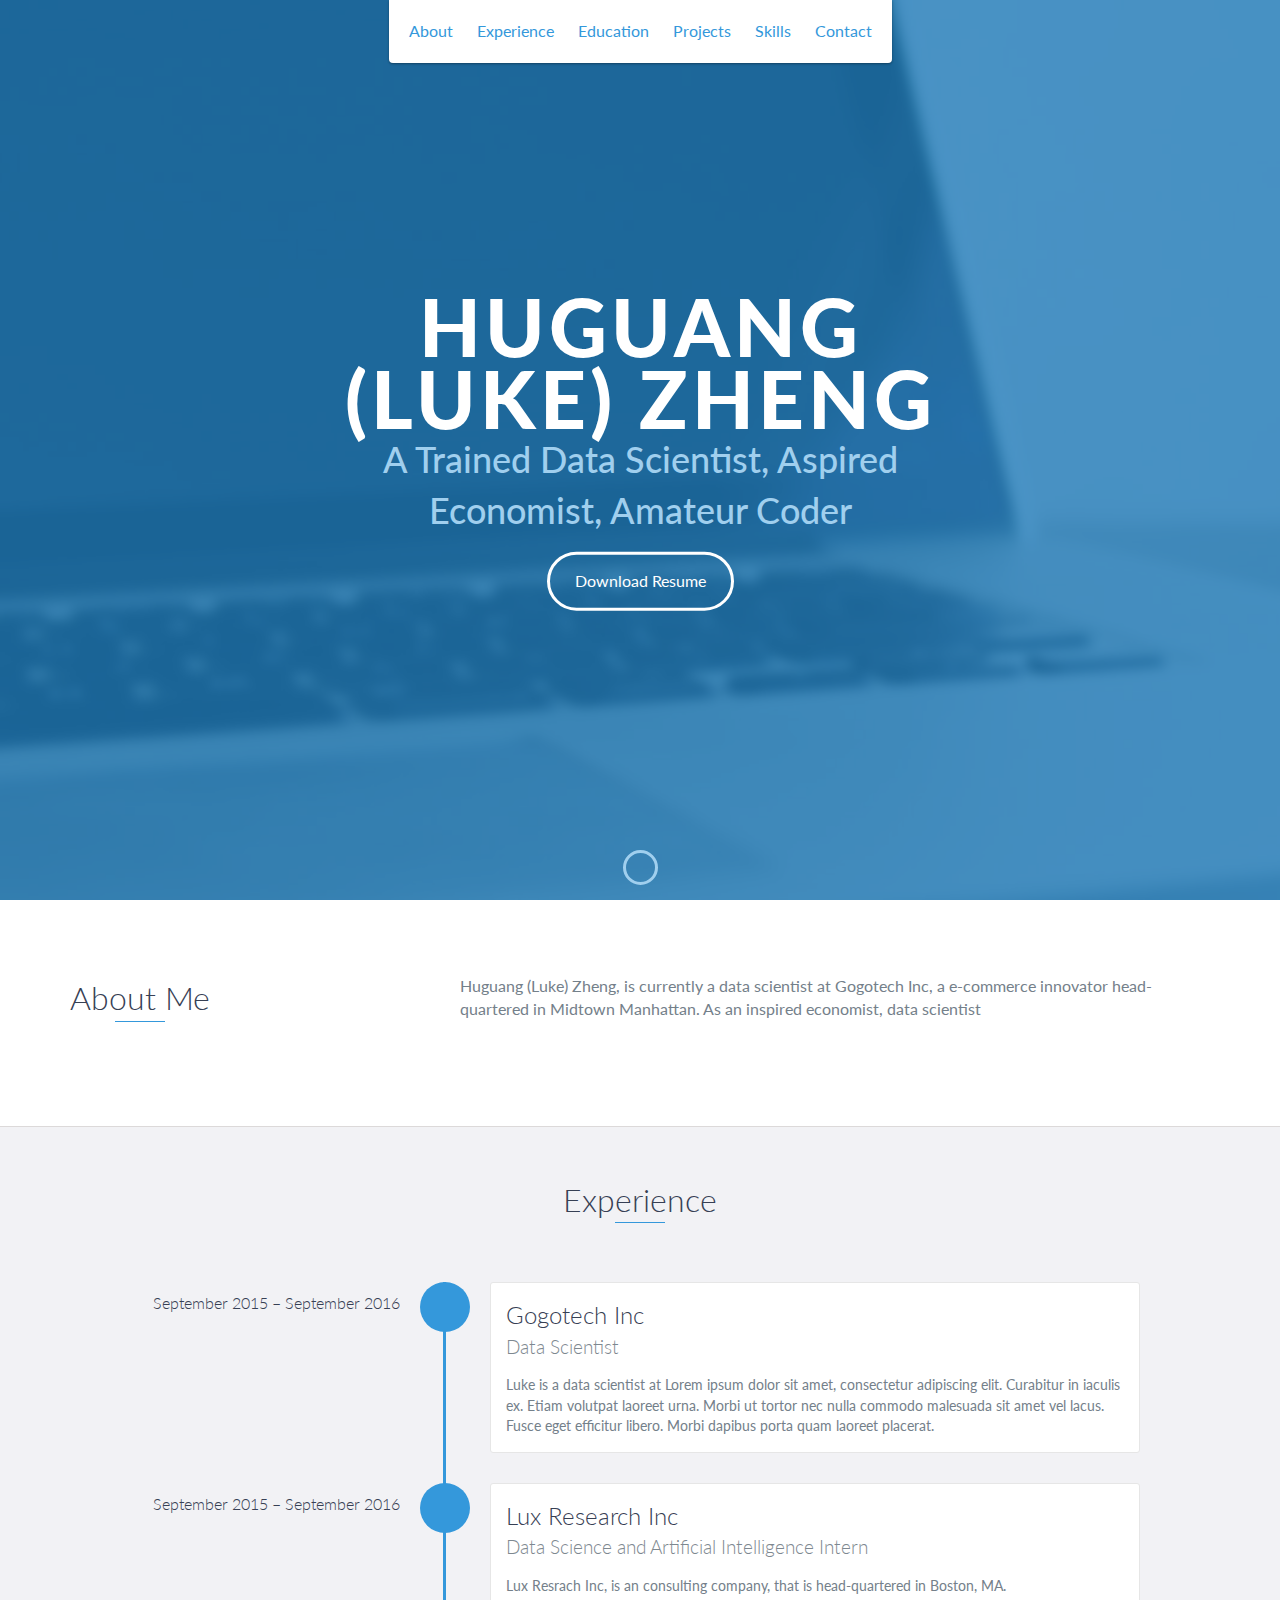
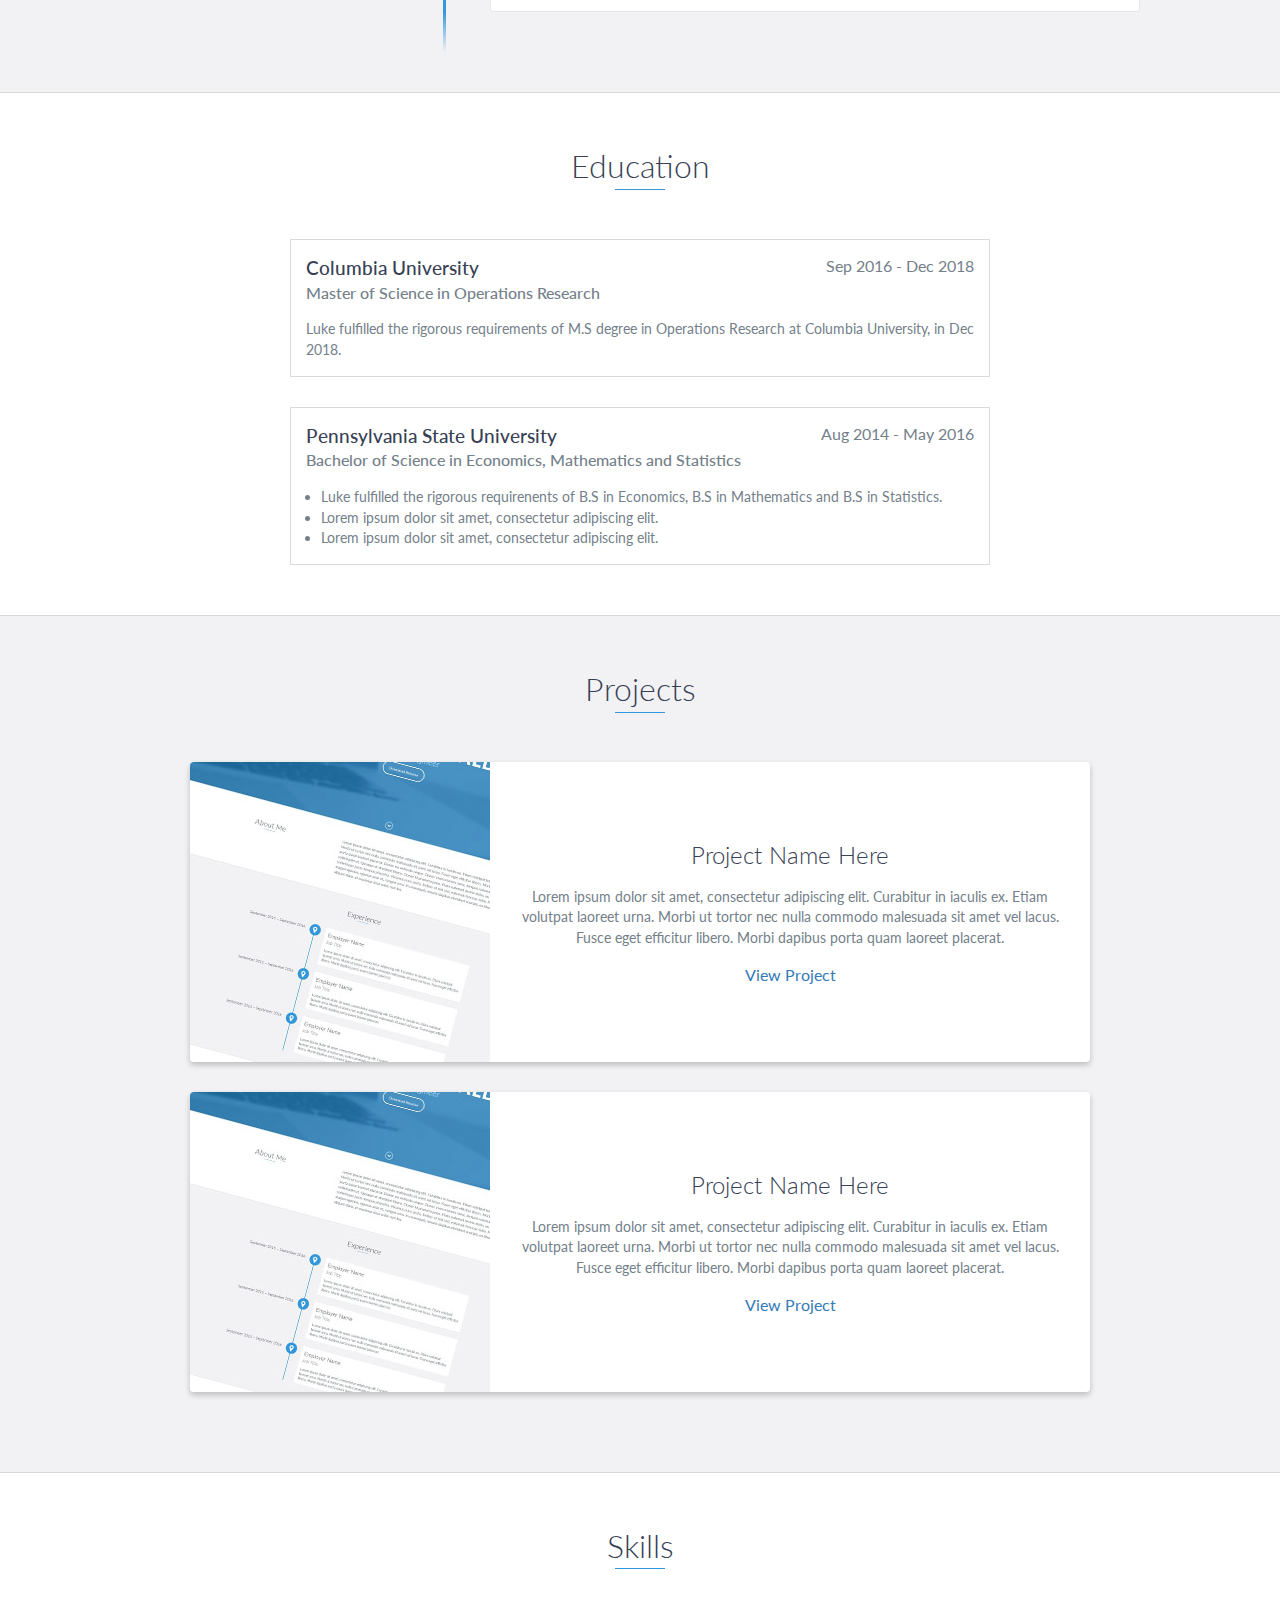
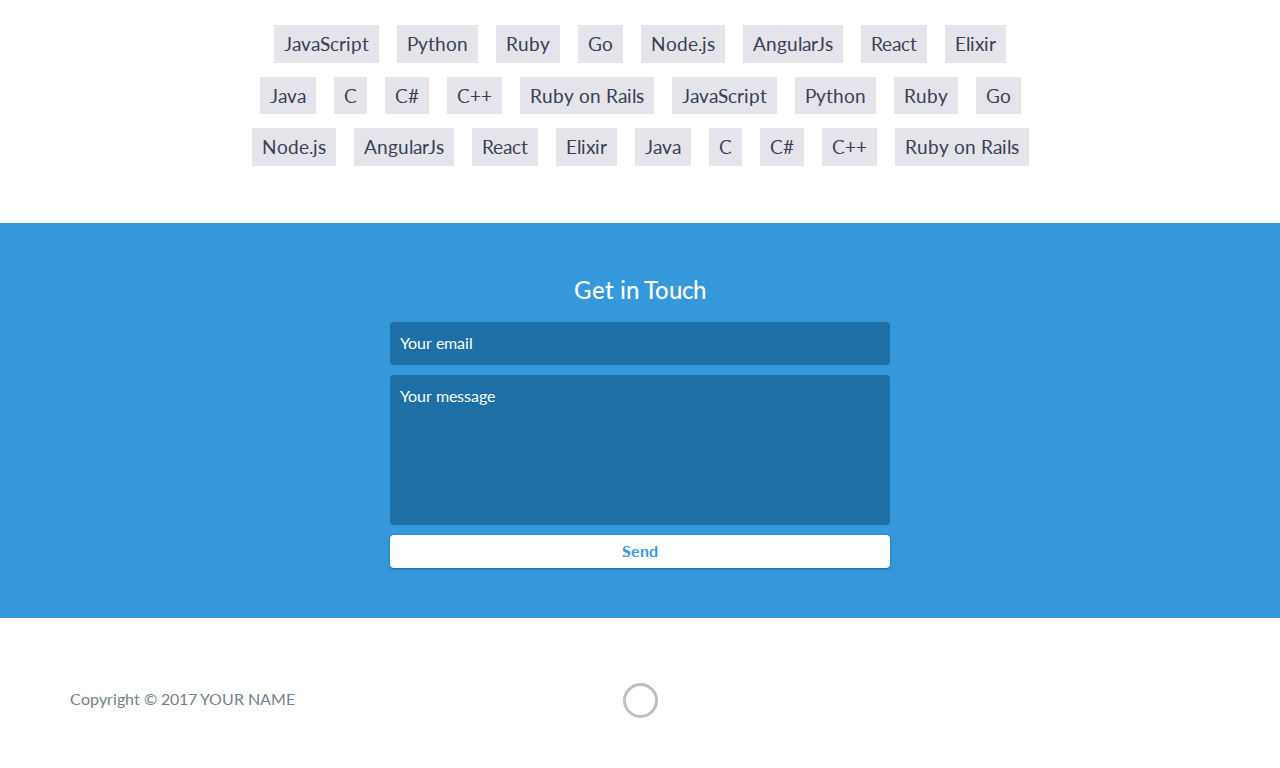
==== index.html @ be0f5cc9 "change of README" ====
<!DOCTYPE html>
<html class="no-js" lang="en">

<head>
    <meta charset="utf-8">
    <meta http-equiv="X-UA-Compatible" content="IE=edge">
    <meta name="viewport" content="width=device-width, initial-scale=1">
    <title>Luke Zheng's Personal Website</title>
	<link rel="shortcut icon" href="favicon.ico" type="image/x-icon">
	<link rel="icon" href="favicon.ico" type="image/x-icon">
    <link href="https://fonts.googleapis.com/css?family=Lato:300,400,700,900" rel="stylesheet">
    <link rel="stylesheet" href="libs/font-awesome/css/font-awesome.min.css">
    <link href="css/bootstrap.min.css" rel="stylesheet">
    <link href="css/styles.css" rel="stylesheet">
</head>

<body>
    <div id="mobile-menu-open" class="shadow-large">
        <i class="fa fa-bars" aria-hidden="true"></i>
    </div>
    <!-- End #mobile-menu-toggle -->
    <header>
        <div id="mobile-menu-close">
            <span>Close</span> <i class="fa fa-times" aria-hidden="true"></i>
        </div>
        <ul id="menu" class="shadow">
            <li>
                <a href="#about">About</a>
            </li>
            <li>
                <a href="#experience">Experience</a>
            </li>
            <li>
                <a href="#education">Education</a>
            </li>
            <li>
                <a href="#projects">Projects</a>
            </li>
            <li>
                <a href="#skills">Skills</a>
            </li>
            <li>
                <a href="#contact">Contact</a>
            </li>
        </ul>
    </header>
    <!-- End header -->

    <div id="lead">
        <div id="lead-content">
            <h1>Huguang (Luke) Zheng</h1>
            <h2>A Trained Data Scientist, Aspired Economist, Amateur Coder</h2>
            <a href="Resume_Huguang_Zheng.pdf" class="btn-rounded-white">Download Resume</a>
        </div>
        <!-- End #lead-content -->

        <div id="lead-overlay"></div>

        <div id="lead-down">
            <span>
                <i class="fa fa-chevron-down" aria-hidden="true"></i>
            </span>
        </div>
        <!-- End #lead-down -->
    </div>
    <!-- End #lead -->

    <div id="about">
        <div class="container">
            <div class="row">
                <div class="col-md-4">
                    <h2 class="heading">About Me</h2>
                </div>
                <div class="col-md-8">
                    <p>
                        Huguang (Luke) Zheng, is currently a data scientist at Gogotech Inc, a e-commerce innovator head-quartered in Midtown Manhattan.
                        As an inspired economist, data scientist
                    </p>
                </div>
            </div>
        </div>
    </div>
    <!-- End #about -->

    <div id="experience" class="background-alt">
        <h2 class="heading">Experience</h2>
        <div id="experience-timeline">
            <div data-date="September 2015 – September 2016">
                <h3>Gogotech Inc</h3>
                <h4>Data Scientist</h4>
                <p>
                    Luke is a data scientist at Lorem ipsum dolor sit amet, consectetur adipiscing elit. Curabitur in iaculis ex. Etiam volutpat laoreet urna. Morbi ut tortor nec nulla commodo malesuada sit amet vel lacus. Fusce eget efficitur libero. Morbi dapibus porta quam laoreet placerat.
                </p>
            </div>

            <div data-date="September 2015 – September 2016">
                <h3>Lux Research Inc</h3>
                <h4>Data Science and Artificial Intelligence Intern</h4>
                <p>
                    Lux Resrach Inc, is an consulting company, that is head-quartered in Boston, MA.
                </p>
            </div>

        </div>
    </div>
    <!-- End #experience -->

    <div id="education">
        <h2 class="heading">Education</h2>
        <div class="education-block">
            <h3>Columbia University</h3>
            <span class="education-date">Sep 2016 - Dec 2018</span>
            <h4>Master of Science in Operations Research</h4>
            <p>
                Luke fulfilled the rigorous requirements of M.S degree in Operations Research at Columbia University, in Dec 2018.
            </p>
        </div>
        <!-- End .education-block -->

        <div class="education-block">
            <h3>Pennsylvania State University</h3>
            <span class="education-date">Aug 2014 - May 2016</span>
            <h4>Bachelor of Science in Economics, Mathematics and Statistics</h4>
            <ul>
                <li>
                    Luke fulfilled the rigorous requirenents of B.S in Economics, B.S in Mathematics and B.S in Statistics.
                </li>
                <li>
                    Lorem ipsum dolor sit amet, consectetur adipiscing elit.
                </li>
                <li>
                    Lorem ipsum dolor sit amet, consectetur adipiscing elit.
                </li>
            </ul>
        </div>
        <!-- End .education-block -->
    </div>
    <!-- End #education -->

    <div id="projects" class="background-alt">
        <h2 class="heading">Projects</h2>
        <div class="container">
            <div class="row">
                <div class="project shadow-large">
                    <div class="project-image">
                        <img src="images/project.jpg" />
                    </div>
                    <!-- End .project-image -->
                    <div class="project-info">
                        <h3>Project Name Here</h3>
                        <p>
                            Lorem ipsum dolor sit amet, consectetur adipiscing elit. Curabitur in iaculis ex. Etiam volutpat laoreet urna. Morbi ut tortor nec nulla commodo malesuada sit amet vel lacus. Fusce eget efficitur libero. Morbi dapibus porta quam laoreet placerat.
                        </p>
                        <a href="#">View Project</a>
                    </div>
                    <!-- End .project-info -->
                </div>
                <!-- End .project -->

                <div class="project shadow-large">
                    <div class="project-image">
                        <img src="images/project.jpg" />
                    </div>
                    <!-- End .project-image -->
                    <div class="project-info">
                        <h3>Project Name Here</h3>
                        <p>
                            Lorem ipsum dolor sit amet, consectetur adipiscing elit. Curabitur in iaculis ex. Etiam volutpat laoreet urna. Morbi ut tortor nec nulla commodo malesuada sit amet vel lacus. Fusce eget efficitur libero. Morbi dapibus porta quam laoreet placerat.
                        </p>
                        <a href="#">View Project</a>
                    </div>
                    <!-- End .project-info -->
                </div>
                <!-- End .project -->
            </div>
        </div>
    </div>
    <!-- End #projects -->

    <div id="skills">
        <h2 class="heading">Skills</h2>
        <ul>
            <li>JavaScript</li>
            <li>Python</li>
            <li>Ruby</li>
            <li>Go</li>
            <li>Node.js</li>
            <li>AngularJs</li>
            <li>React</li>
            <li>Elixir</li>
            <li>Java</li>
            <li>C</li>
            <li>C#</li>
            <li>C++</li>
            <li>Ruby on Rails</li>
            <li>JavaScript</li>
            <li>Python</li>
            <li>Ruby</li>
            <li>Go</li>
            <li>Node.js</li>
            <li>AngularJs</li>
            <li>React</li>
            <li>Elixir</li>
            <li>Java</li>
            <li>C</li>
            <li>C#</li>
            <li>C++</li>
            <li>Ruby on Rails</li>
        </ul>
    </div>
    <!-- End #skills -->

    <div id="contact">
        <h2>Get in Touch</h2>
        <div id="contact-form">
            <form method="POST" action="https://formspree.io/email@email.com">
                <input type="hidden" name="_subject" value="Contact request from personal website" />
                <input type="email" name="_replyto" placeholder="Your email" required>
                <textarea name="message" placeholder="Your message" required></textarea>
                <button type="submit">Send</button>
            </form>
        </div>
        <!-- End #contact-form -->
    </div>
    <!-- End #contact -->

    <footer>
        <div class="container">
            <div class="row">
                <div class="col-sm-5 copyright">
                    <p>
                        Copyright &copy; 2017 YOUR NAME
                    </p>
                </div>
                <div class="col-sm-2 top">
                    <span id="to-top">
                        <i class="fa fa-chevron-up" aria-hidden="true"></i>
                    </span>
                </div>
                <div class="col-sm-5 social">
                    <ul>
                        <li>
                            <a href="https://github.com/" target="_blank"><i class="fa fa-github" aria-hidden="true"></i></a>
                        </li>
                        <li>
                            <a href="https://stackoverflow.com/" target="_blank"><i class="fa fa-stack-overflow" aria-hidden="true"></i></a>
                        </li>
                        <li>
                            <a href="https://www.facebook.com/" target="_blank"><i class="fa fa-facebook" aria-hidden="true"></i></a>
                        </li>
                        <li>
                            <a href="https://twitter.com/" target="_blank"><i class="fa fa-twitter" aria-hidden="true"></i></a>
                        </li>
                        <li>
                            <a href="https://plus.google.com/" target="_blank"><i class="fa fa-google-plus" aria-hidden="true"></i></a>
                        </li>
                    </ul>
                </div>
            </div>
        </div>
    </footer>
    <!-- End footer -->

    <script src="https://ajax.googleapis.com/ajax/libs/jquery/1.12.4/jquery.min.js"></script>
    <script src="js/scripts.min.js"></script>
</body>

</html>
---- css/styles.css ----
/*!
    Title: Dev Portfolio Template
    Version: 1.2.1
    Last Change: 08/28/2017
    Author: Ryan Fitzgerald
    Repo: https://github.com/RyanFitzgerald/devportfolio-template
    Issues: https://github.com/RyanFitzgerald/devportfolio-template/issues

    Description: This file contains all the styles associated with the page
    that don't come from third party libraries. This file gets compiled using
    Gulp and send to the /css folder which is then loaded on the page.
*/body{font-family:'Lato', sans-serif;font-size:16px}body.active{overflow:hidden;z-index:-1}.no-js #experience-timeline>div{background:#fff;padding:10px;margin-bottom:10px;border:1px solid #dcd9d9}.no-js #experience-timeline>div h3{font-size:1.5em;font-weight:300;color:#374054;display:inline-block;margin:0}.no-js #experience-timeline>div h4{font-size:1.2em;font-weight:300;color:#7e8890;margin:0 0 15px 0}.no-js #experience-timeline>div p{color:#74808a;font-size:0.9em;margin:0}.no-js #experience-timeline:before,.no-js #experience-timeline:after{content:none}@keyframes dropHeader{0%{transform:translateY(-100%)}100%{transform:translateY(0)}}header{position:absolute;top:0;left:0;right:0;text-align:center;z-index:10;animation-name:dropHeader;animation-iteration-count:1;animation-timing-function:ease;animation-duration:0.75s}header ul{display:inline-block;background:#fff;text-align:center;padding:10px;margin:0;border-bottom-right-radius:4px;border-bottom-left-radius:4px}header li{display:inline-block}header a{display:block;color:#3498db;padding:10px}header a:hover{color:#217dbb;text-decoration:none;background:#eee;border-radius:4px}header a:focus{color:#3498db;text-decoration:none}header.active{display:block}header.sticky{position:fixed;z-index:999}#menu.active{display:block}#mobile-menu-open{display:none;cursor:pointer;position:fixed;right:15px;top:10px;color:#3498db;font-size:1.5em;z-index:20;padding:0 7px;border-radius:4px;background:#fff}#mobile-menu-close{display:none;text-align:right;width:100%;background:#fff;font-size:1.5em;padding-right:15px;padding-top:10px;cursor:pointer;color:#3498db}#mobile-menu-close span{font-size:0.5em;text-transform:uppercase}#mobile-menu-close i{vertical-align:middle}footer{padding:50px 0}.copyright{padding-top:20px}.copyright p{margin:0;color:#74808a}.top{text-align:center}.top span{cursor:pointer;display:block;margin:15px auto 0 auto;width:35px;height:35px;border-radius:50%;border:3px solid #b9bfc4;text-align:center}.top i{color:#74808a}.social{text-align:right}.social ul{margin:5px 0 0 0;padding:0}.social li{display:inline-block;font-size:1.25em;list-style:none}.social a{display:block;color:#74808a;padding:10px}.social a:hover{color:#3498db}.btn-rounded-white{display:inline-block;color:#fff;padding:15px 25px;border:3px solid #fff;border-radius:30px;transition:.5s ease all}.btn-rounded-white:hover{color:#3498db;background:#fff;text-decoration:none}.shadow{box-shadow:0 1px 3px rgba(0,0,0,0.12),0 1px 2px rgba(0,0,0,0.24)}.shadow-large{box-shadow:0 3px 6px rgba(0,0,0,0.08),0 3px 6px rgba(0,0,0,0.15)}.heading{position:relative;display:inline-block;font-size:2em;font-weight:300;margin:0 0 30px 0}.heading:after{position:absolute;content:'';top:100%;height:1px;width:50px;left:0;right:0;margin:0 auto;background:#3498db}.background-alt{background:#f2f2f5}#lead{position:relative;height:100vh;min-height:500px;max-height:1080px;background:url(../images/lead-bg.jpg);background-size:cover;padding:15px;overflow:hidden}#lead-content{position:absolute;z-index:10;top:50%;left:50%;transform:translate(-50%, -50%);text-align:center}#lead-content h1,#lead-content h2{margin:0}#lead-content h1{color:#fff;font-weight:900;font-size:5em;text-transform:uppercase;letter-spacing:0.05em;line-height:0.9em}#lead-content h2{color:#a0cfee;font-weight:500;font-size:2.25em;margin-bottom:15px}#lead-overlay{position:absolute;height:100%;width:100%;top:0;right:0;bottom:0;left:0;background:rgba(33,125,187,0.8);z-index:1}#lead-down{position:absolute;left:0;right:0;width:100%;text-align:center;z-index:10;bottom:15px;color:#fff}#lead-down span{cursor:pointer;display:block;margin:0 auto;width:35px;height:35px;border-radius:50%;border:3px solid #a0cfee;text-align:center}#lead-down i{animation:pulsate 1.5s ease;animation-iteration-count:infinite;padding-top:5px}@keyframes pulsate{0%{transform:scale(1, 1)}50%{transform:scale(1.2, 1.2)}100%{transform:scale(1, 1)}}#about{padding:75px 15px;border-bottom:1px solid #dcd9d9}#about h2{color:#374054}#about p{color:#74808a;margin:0}#experience{padding:50px 15px;text-align:center;border-bottom:1px solid #dcd9d9}#experience h2{color:#374054}#experience-timeline{margin:30px auto 0 auto;position:relative;max-width:1000px}#experience-timeline:before{position:absolute;content:'';top:0;bottom:0;left:303px;right:auto;height:100%;width:3px;background:#3498db;z-index:0}#experience-timeline:after{position:absolute;content:'';width:3px;height:40px;background:#3498db;background:linear-gradient(to bottom, #3498db, rgba(52,152,219,0));top:100%;left:303px}.vtimeline-content{margin-left:350px;background:#fff;border:1px solid #e6e6e6;padding:15px;border-radius:3px;text-align:left}.vtimeline-content h3{font-size:1.5em;font-weight:300;color:#374054;display:inline-block;margin:0}.vtimeline-content h4{font-size:1.2em;font-weight:300;color:#7e8890;margin:0 0 15px 0}.vtimeline-content p{color:#74808a;font-size:0.9em;margin:0}.vtimeline-point{position:relative;display:block;vertical-align:top;margin-bottom:30px}.vtimeline-icon{position:relative;color:#fff;width:50px;height:50px;background:#3498db;border-radius:50%;float:left;z-index:99;margin-left:280px}.vtimeline-icon i{display:block;font-size:2em;margin-top:10px}.vtimeline-date{width:260px;text-align:right;position:absolute;left:0;top:10px;font-weight:300;color:#374054}#education{padding:50px 15px 20px 15px;border-bottom:1px solid #dcd9d9;text-align:center}#education h2{color:#374054;margin-bottom:50px}.education-block{max-width:700px;margin:0 auto 30px auto;padding:15px;border:1px solid #dcd9d9;text-align:left}.education-block h3{font-weight:500;float:left;margin:0;color:#374054}.education-block span{color:#74808a;float:right}.education-block h4{color:#74808a;clear:both;font-weight:500;margin:0 0 15px 0}.education-block p,.education-block ul{margin:0;color:#74808a;font-size:0.9em}.education-block ul{padding:0 0 0 15px}#projects{padding:50px 15px;border-bottom:1px solid #dcd9d9;text-align:center}#projects h2{color:#374054;margin-bottom:50px}.project{position:relative;max-width:900px;margin:0 auto 30px auto;overflow:hidden;background:#fff;border-radius:4px}.project-image{float:left}.project-info{position:absolute;top:50%;transform:translateY(-50%);margin-left:300px;padding:15px}.project-info h3{font-size:1.5em;font-weight:300;color:#374054;margin:0 0 15px 0}.project-info p{color:#74808a;margin:0 0 15px 0;font-size:0.9em}.no-image .project-info{position:relative;margin:0;padding:30px 15px;transform:none}#more-projects{display:none}#skills{padding:50px 15px;text-align:center}#skills h2{color:#374054;margin-bottom:50px}#skills ul{display:block;margin:0 auto;padding:0;max-width:800px}#skills li{display:inline-block;margin:7px;padding:5px 10px;color:#374054;background:#e4e4ea;list-style:none;cursor:default;font-size:1.2em}#contact{padding:50px 15px;background:#3498db;text-align:center}#contact h2{margin:0 0 15px 0;color:#fff;font-weight:500}#contact-form{max-width:500px;margin:0 auto}#contact-form input,#contact-form textarea{display:block;width:100%;padding:10px;border-radius:4px;border:none;margin-bottom:10px;background:#1d6fa5;color:#fff;transition:.5s ease all}#contact-form input::-webkit-input-placeholder,#contact-form textarea::-webkit-input-placeholder{color:#fff}#contact-form input:-moz-placeholder,#contact-form textarea:-moz-placeholder{color:#fff;opacity:1}#contact-form input::-moz-placeholder,#contact-form textarea::-moz-placeholder{color:#fff;opacity:1}#contact-form input:-ms-input-placeholder,#contact-form textarea:-ms-input-placeholder{color:#fff}#contact-form input:focus,#contact-form textarea:focus{outline:none;background:#16527a}#contact-form textarea{height:150px;resize:none}#contact-form button{display:block;width:100%;background:#fff;border-radius:4px;padding:5px 10px;border:none;color:#3498db;font-weight:700;box-shadow:0 1px 3px rgba(0,0,0,0.12),0 1px 2px rgba(0,0,0,0.24);transition:.5s ease all}#contact-form button:hover{box-shadow:0 10px 20px rgba(0,0,0,0.19),0 6px 6px rgba(0,0,0,0.23)}.optional-section{padding:50px 15px;text-align:center;border-top:1px solid #dcd9d9}.optional-section h2{color:#374054}.optional-section-block{max-width:700px;margin:0 auto 30px auto;padding:15px;border:1px solid #dcd9d9;background:#fff;text-align:left}.optional-section-block h3{font-weight:500;margin:0 0 15px 0;color:#374054}.optional-section-block h4{color:#74808a;clear:both;font-weight:500;margin:0 0 15px 0}.optional-section-block p,.optional-section-block ul{margin:0 0 15px 0;color:#74808a;font-size:0.9em}.optional-section-block ul{padding:0 0 0 15px}@media only screen and (max-width: 750px){#experience-timeline:before,#experience-timeline:after{left:23px}.vtimeline-date{width:auto;text-align:left;position:relative;margin-bottom:15px;display:block;margin-left:70px}.vtimeline-icon{margin-left:0}.vtimeline-content{margin-left:70px}}@media only screen and (max-width: 992px){#lead{height:auto;min-height:auto;max-height:auto;padding:100px 15px}#lead-content{position:relative;transform:none;left:auto;top:auto}#lead-content h1{font-size:3em}#lead-content h2{font-size:1.75em}#about{text-align:center}#about p{text-align:left}}@media only screen and (max-width: 768px){header{position:fixed;display:none;z-index:999;animation:none;bottom:0;height:100%}#mobile-menu-open,#mobile-menu-close{display:block}#menu{height:100%;overflow-y:auto;box-shadow:none;border-radius:0;width:100%}#menu li{display:block;margin-bottom:10px}#lead-content h1{font-size:2em}#lead-content h2{font-size:1.3em}#lead-content a{padding:10px 20px}#lead-down{display:none}.education-block h3,.education-block span{float:none}.project-image{display:none}.project-info{position:relative;margin:0;padding:30px 15px;top:auto;transform:none}footer{text-align:center}.social{text-align:center}}@media only screen and (max-width: 480px){#lead-content h1{font-size:1.5em}#lead-content h2{font-size:1em}#lead-content a{font-size:0.9em;padding:5px 10px}}
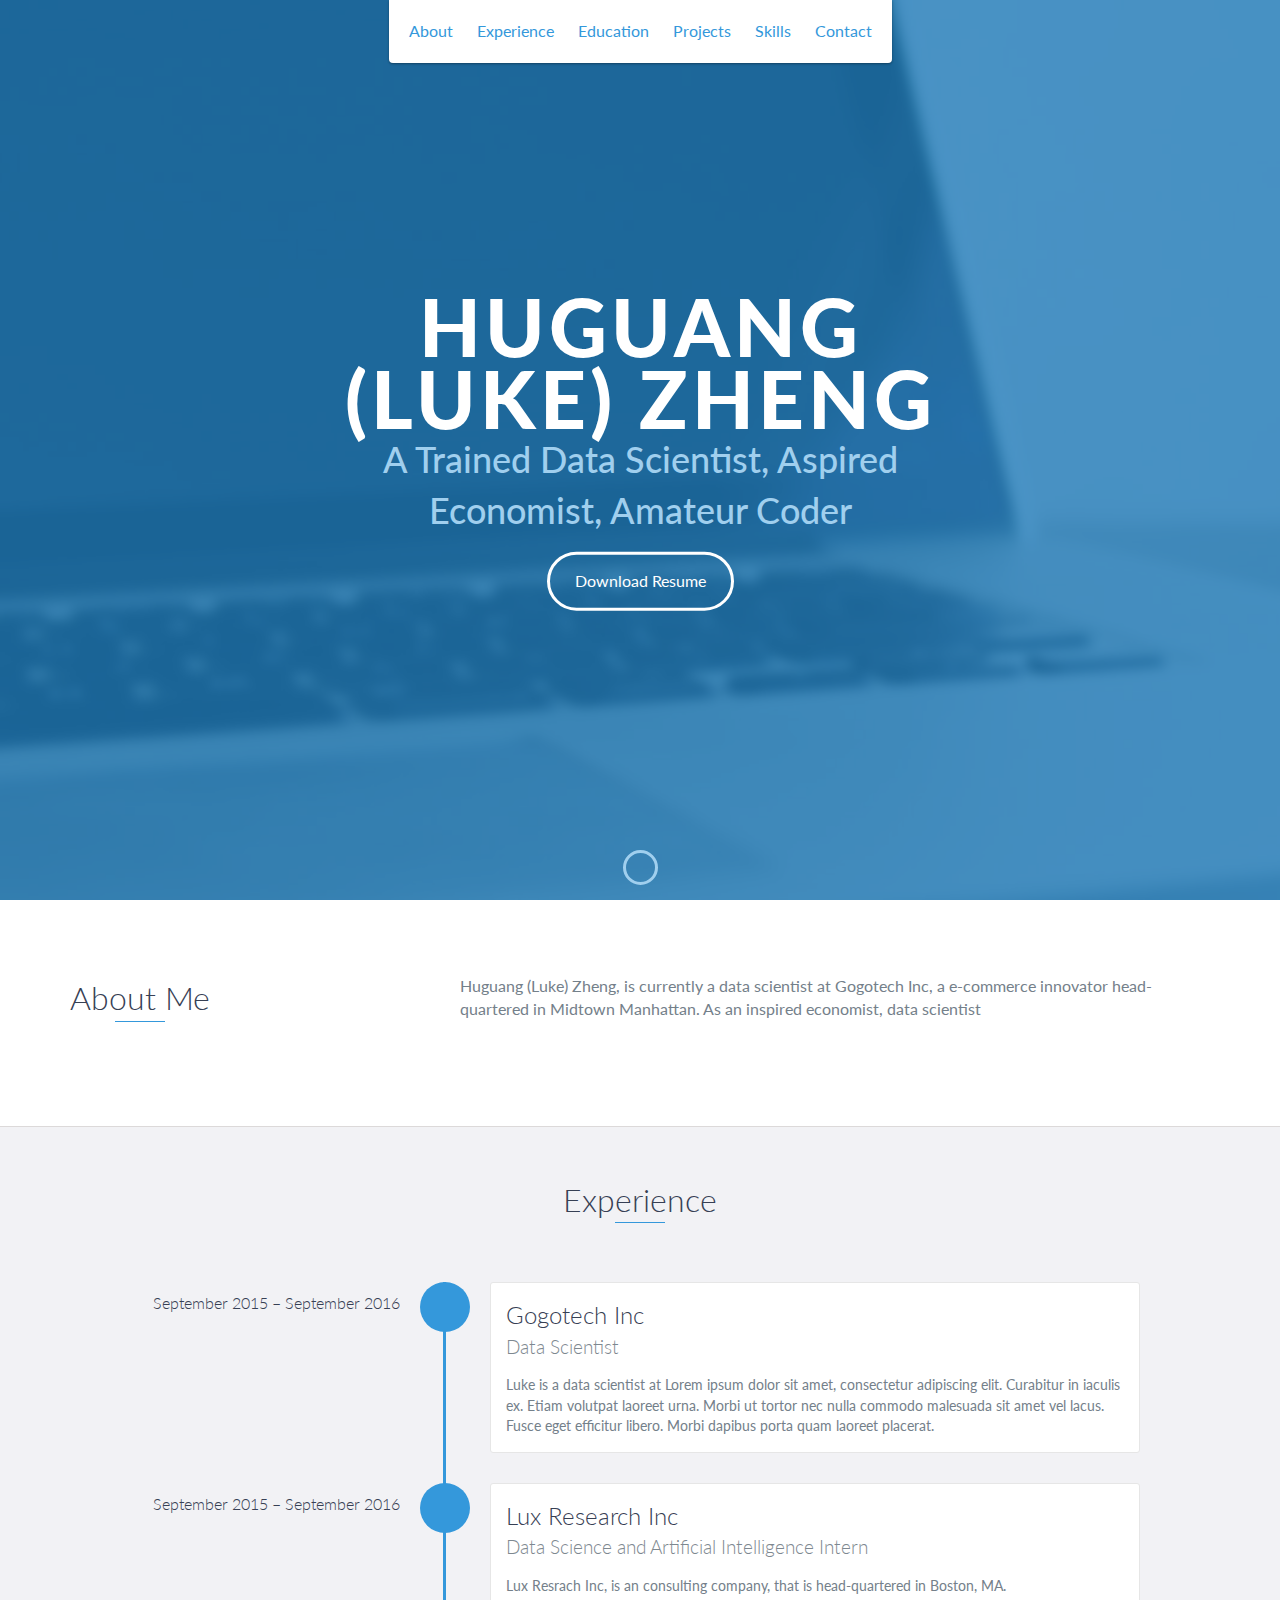
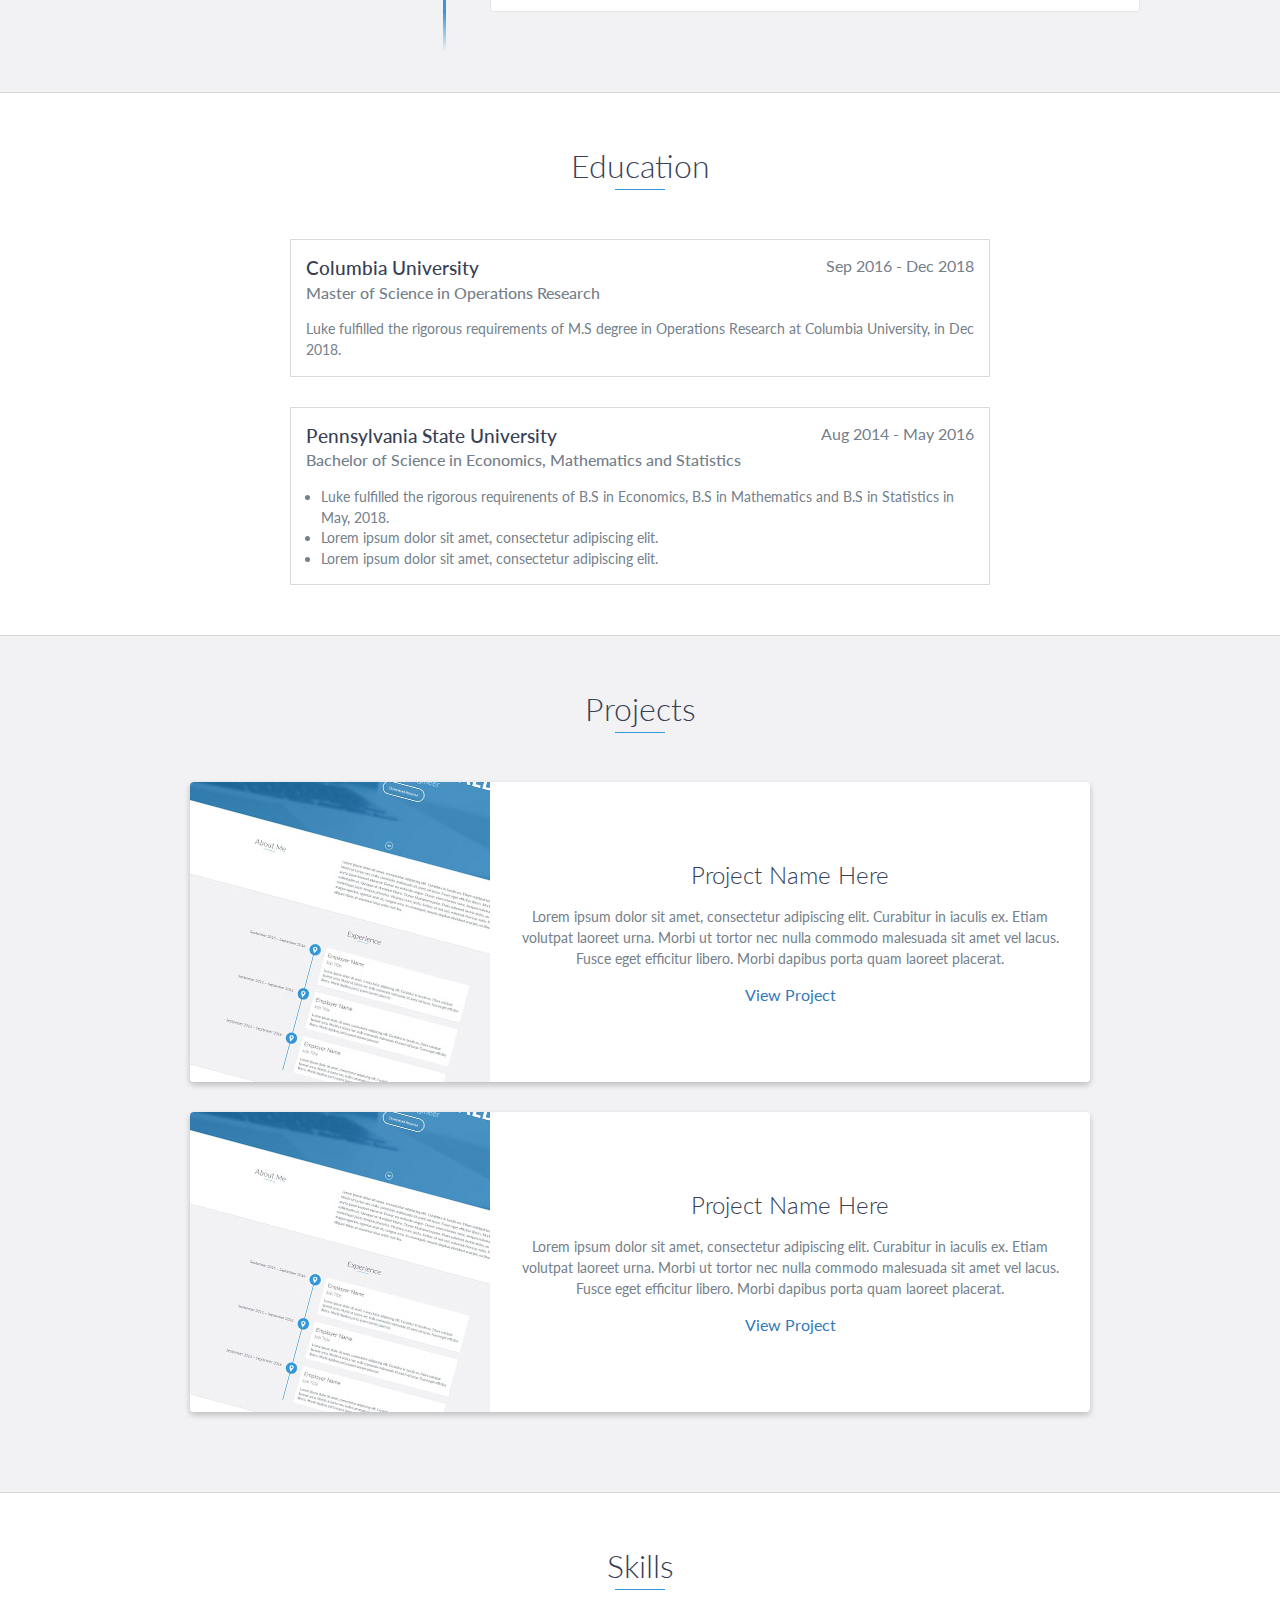
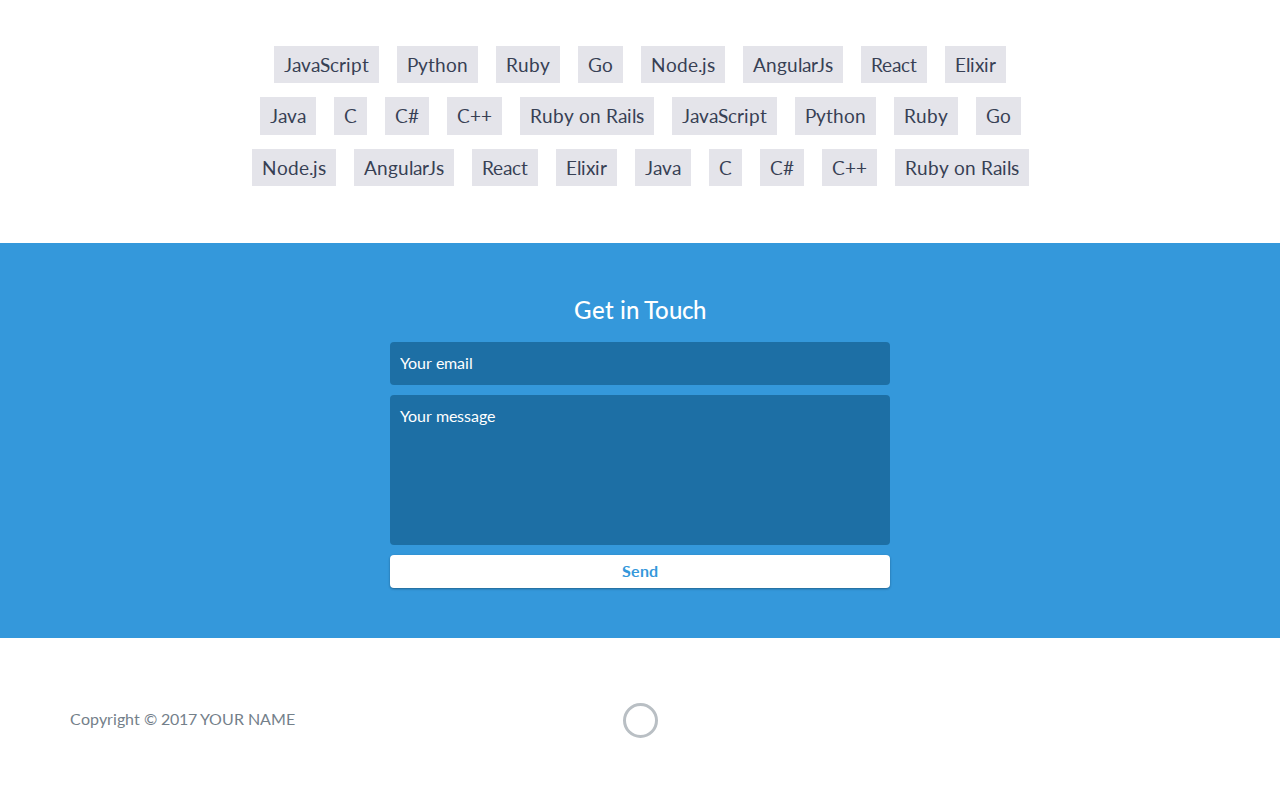
==== commit 62602753: "change of html content" ====
--- a/index.html
+++ b/index.html
@@ -123,7 +123,7 @@
             <h4>Bachelor of Science in Economics, Mathematics and Statistics</h4>
             <ul>
                 <li>
-                    Luke fulfilled the rigorous requirenents of B.S in Economics, B.S in Mathematics and B.S in Statistics.
+                    Luke fulfilled the rigorous requirenents of B.S in Economics, B.S in Mathematics and B.S in Statistics in May, 2018.
                 </li>
                 <li>
                     Lorem ipsum dolor sit amet, consectetur adipiscing elit.
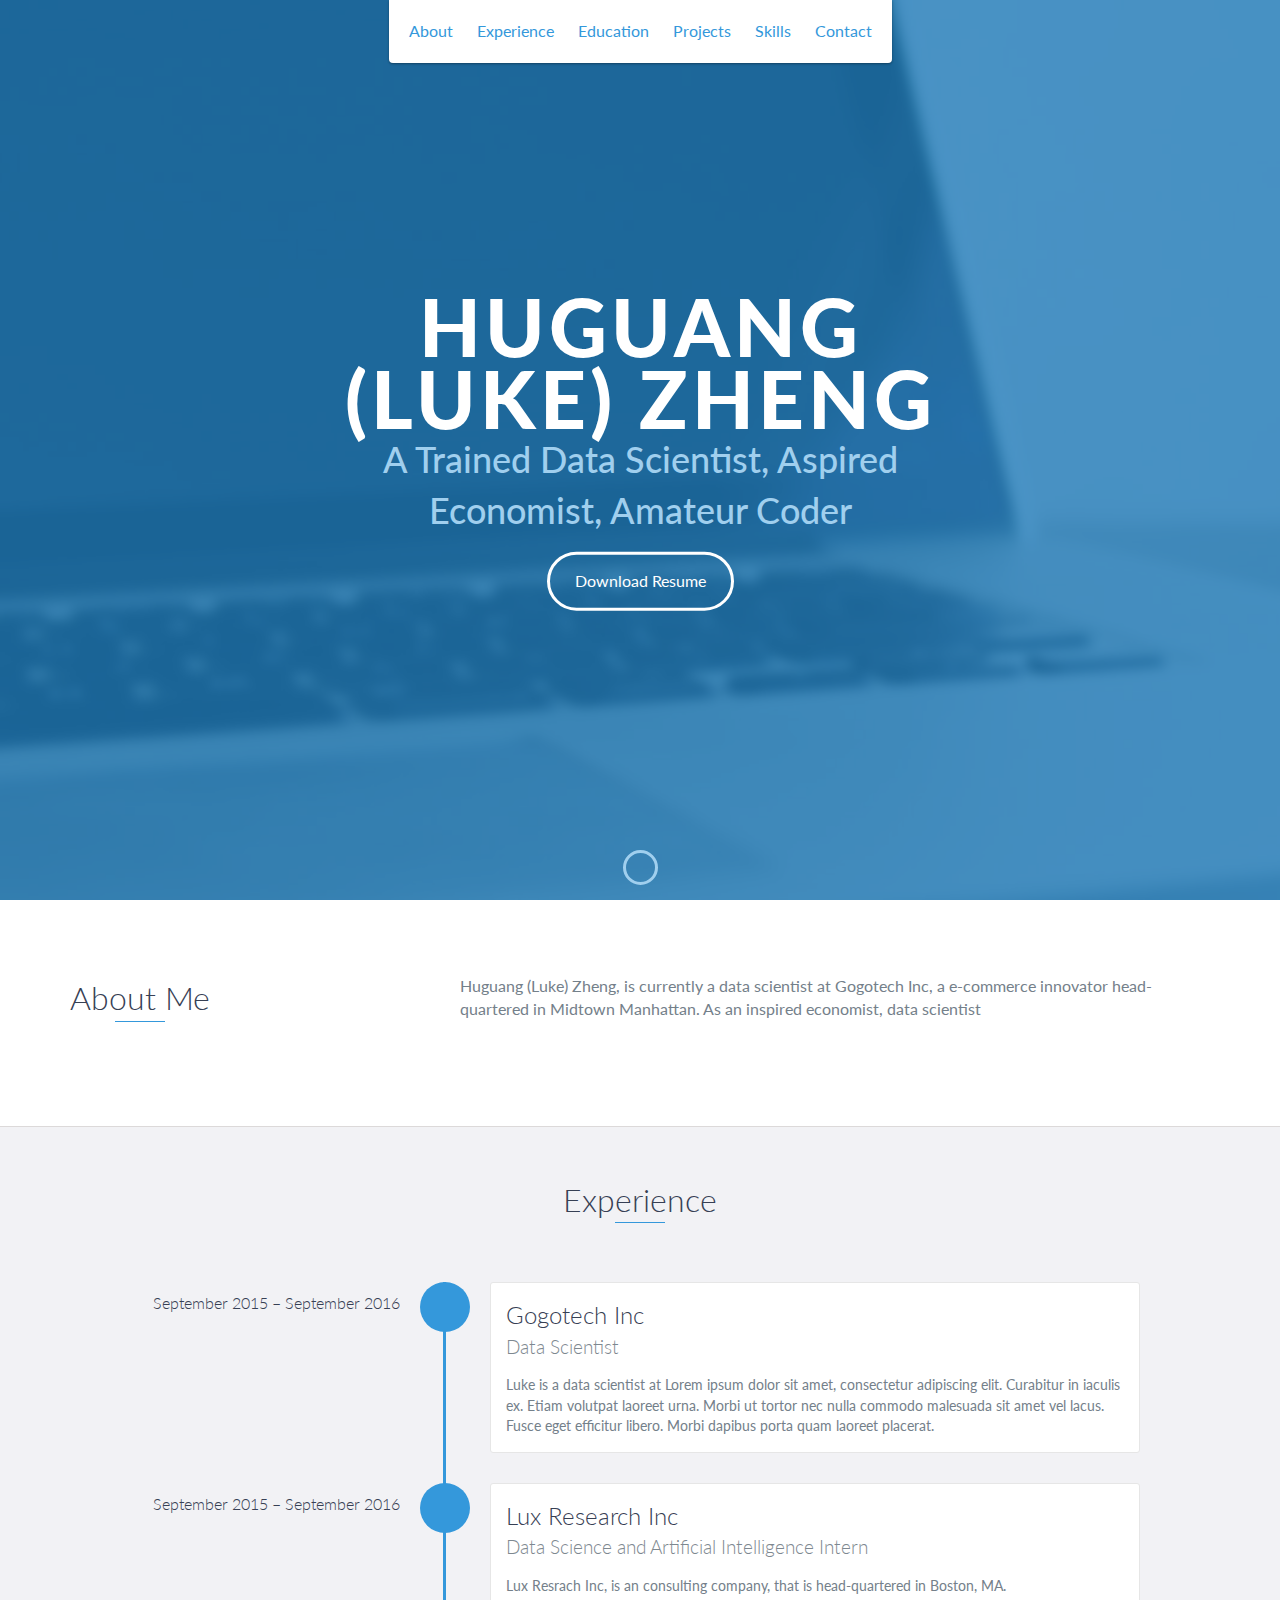
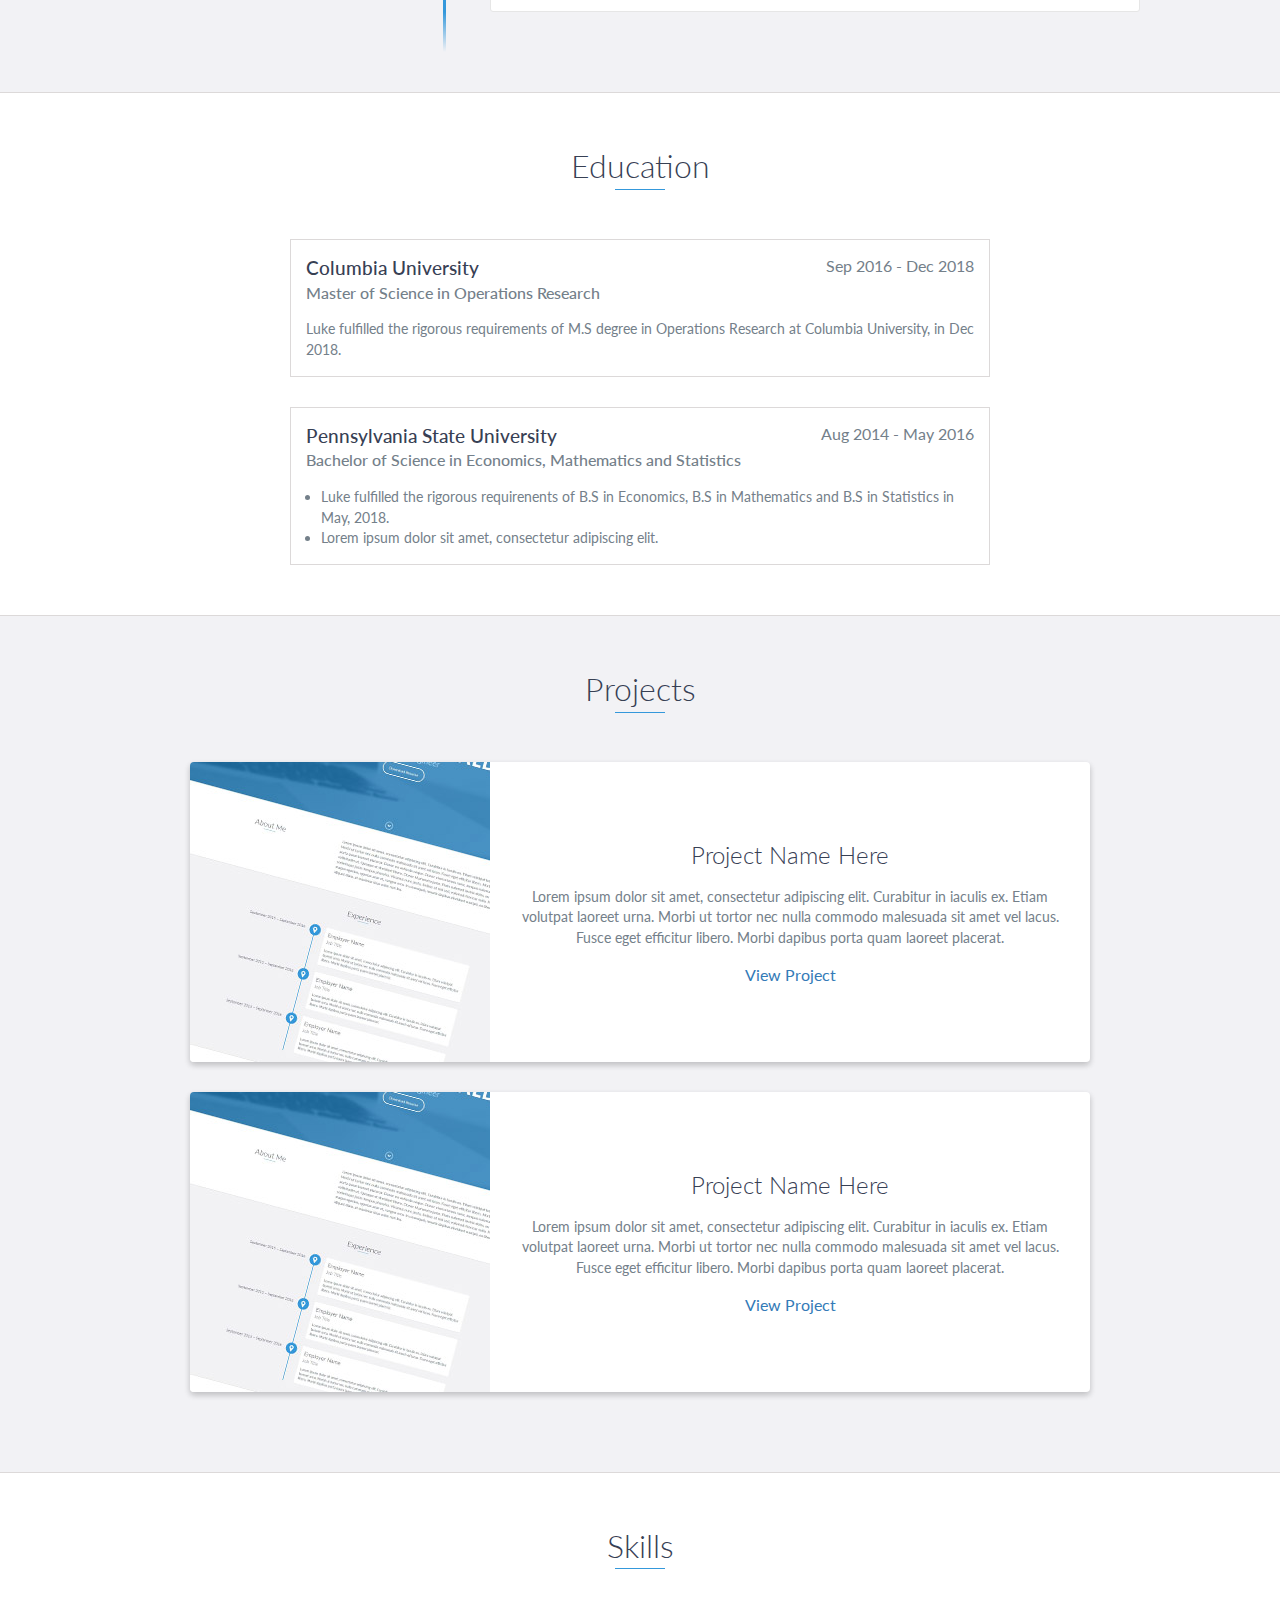
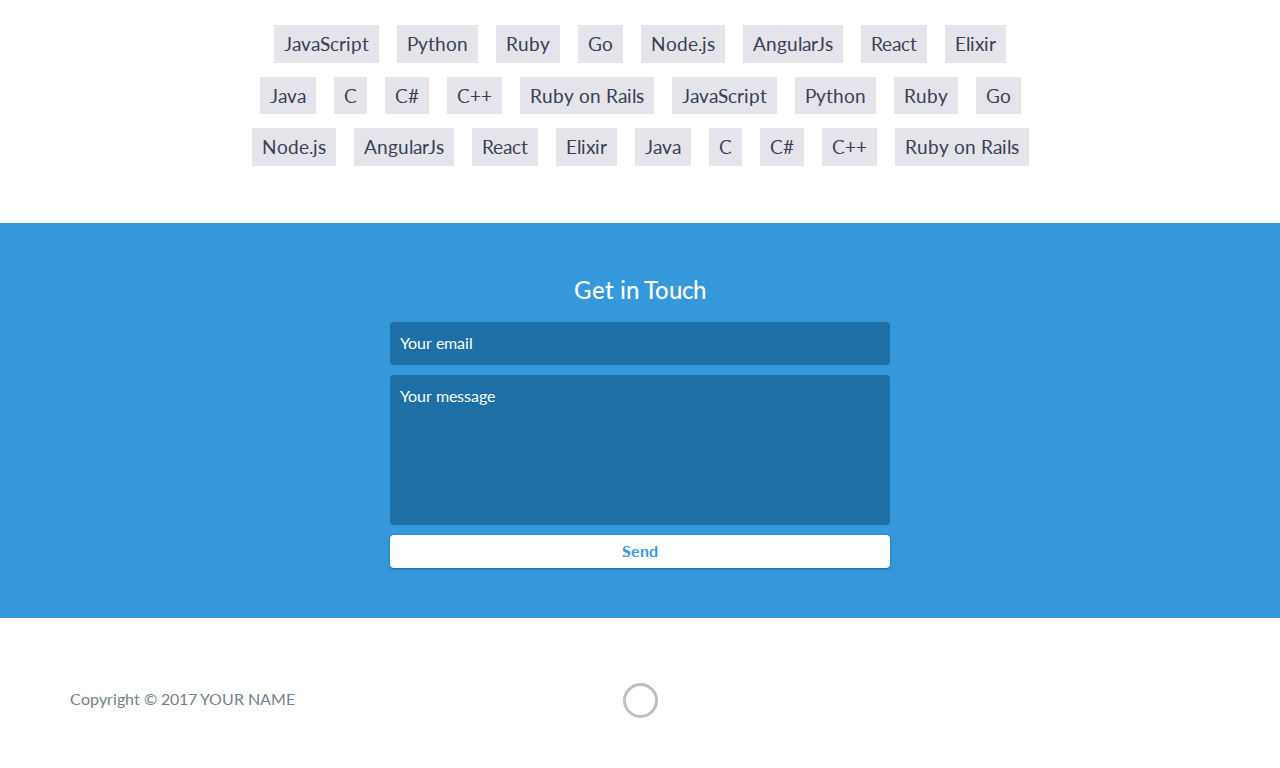
==== commit d6d3157c: "change of html content" ====
--- a/index.html
+++ b/index.html
@@ -124,9 +124,6 @@
             <ul>
                 <li>
                     Luke fulfilled the rigorous requirenents of B.S in Economics, B.S in Mathematics and B.S in Statistics in May, 2018.
-                </li>
-                <li>
-                    Lorem ipsum dolor sit amet, consectetur adipiscing elit.
                 </li>
                 <li>
                     Lorem ipsum dolor sit amet, consectetur adipiscing elit.
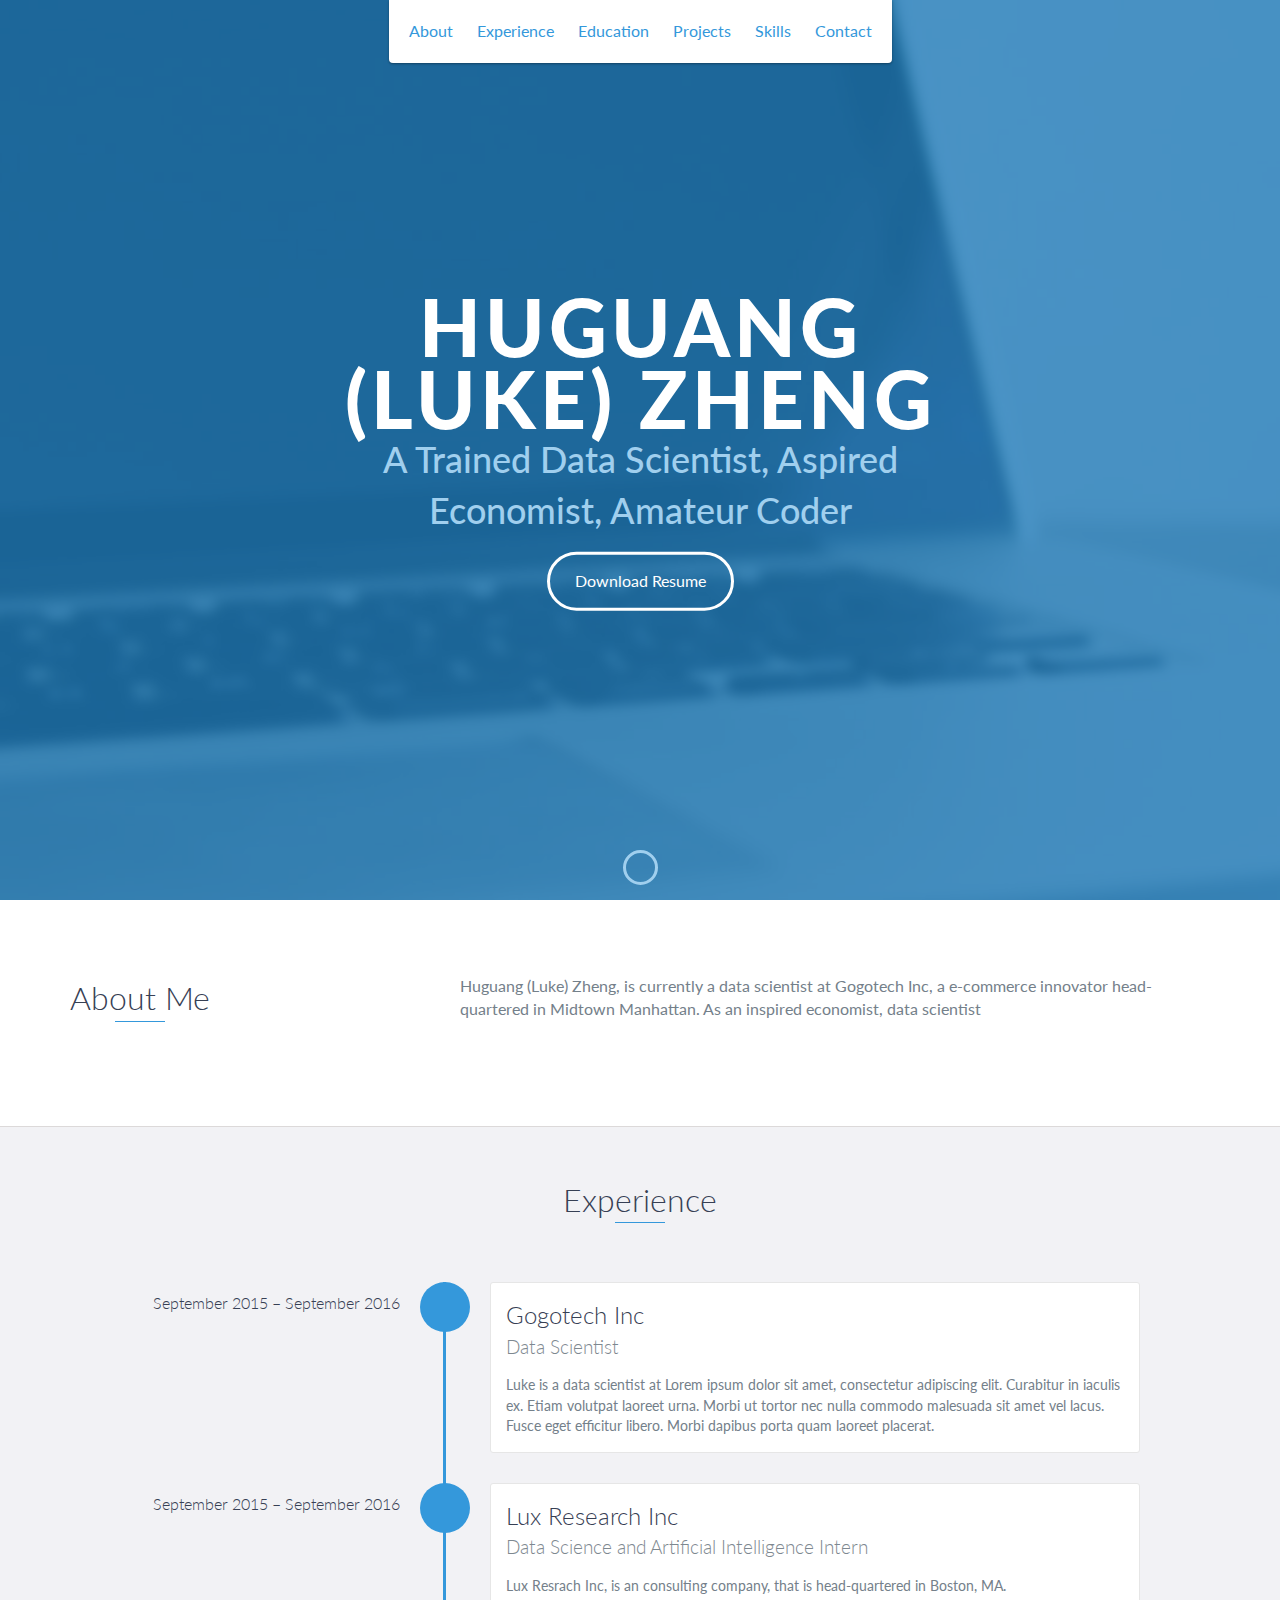
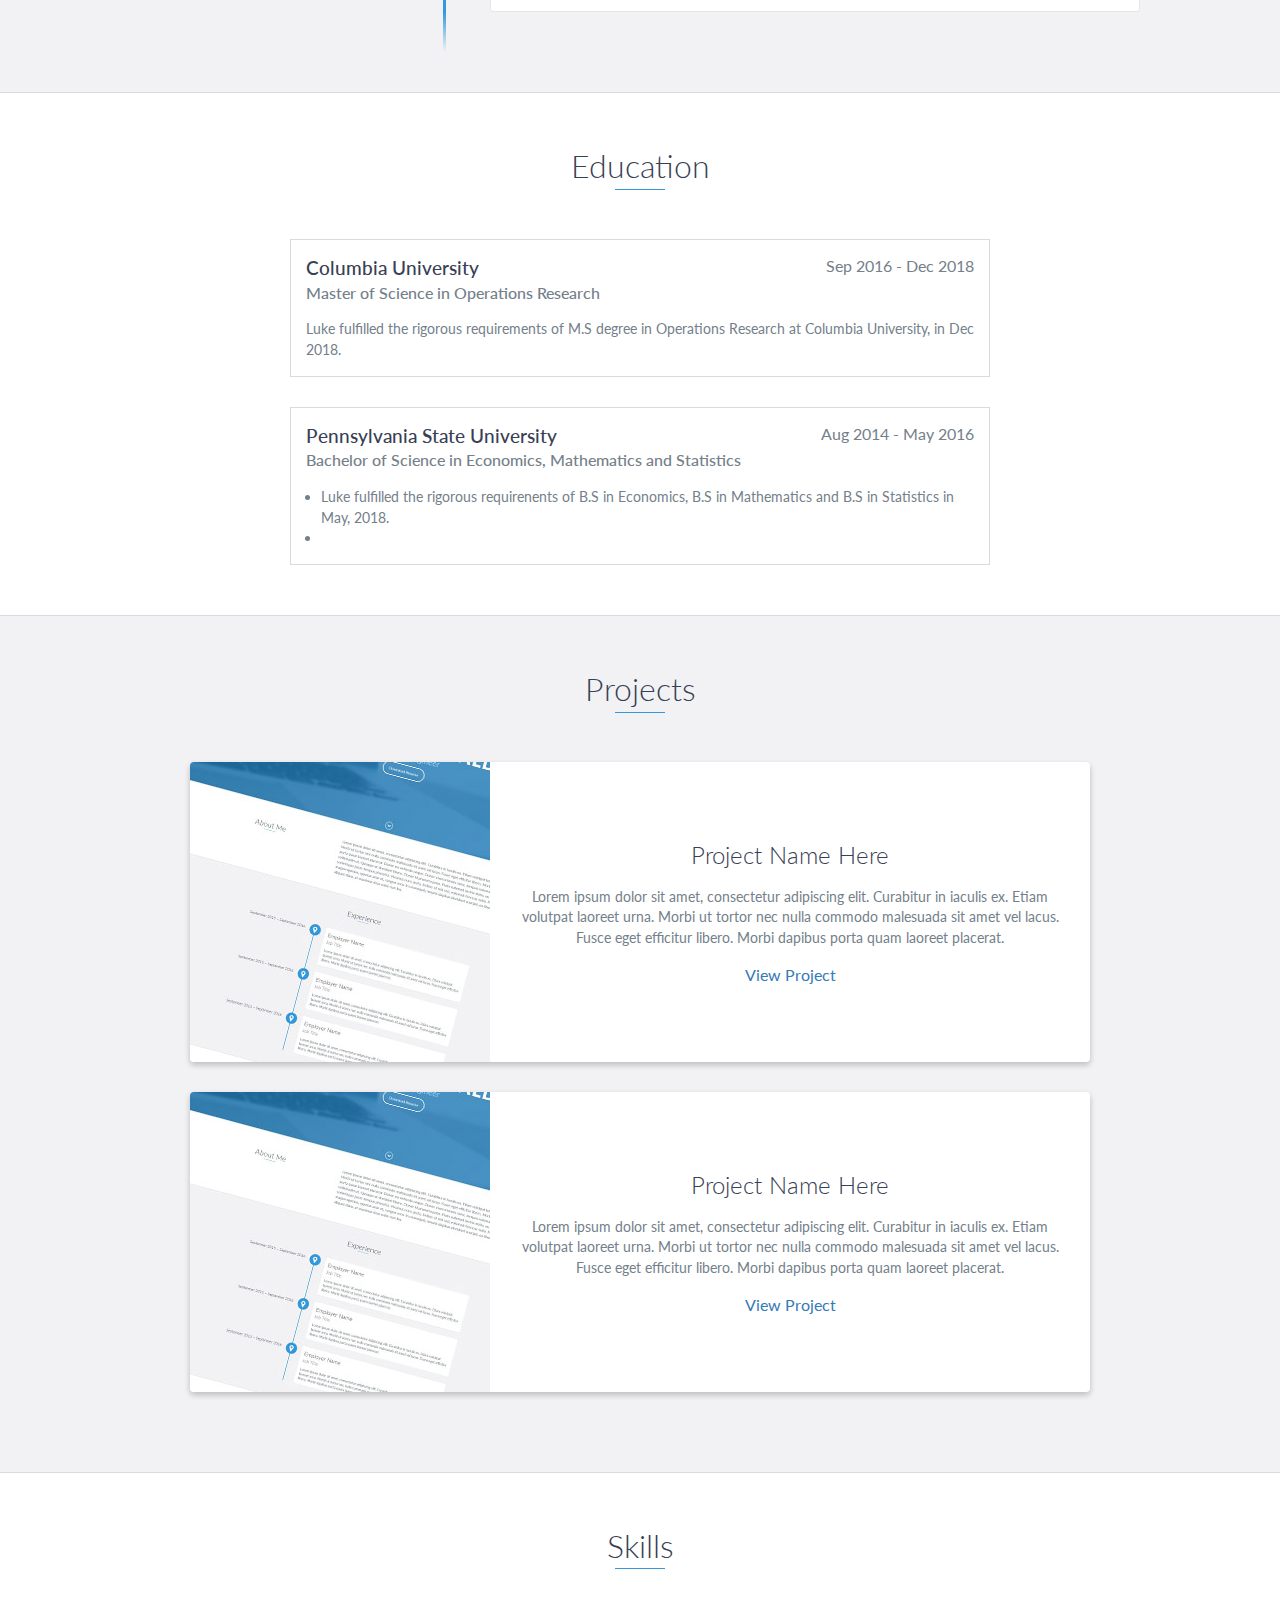
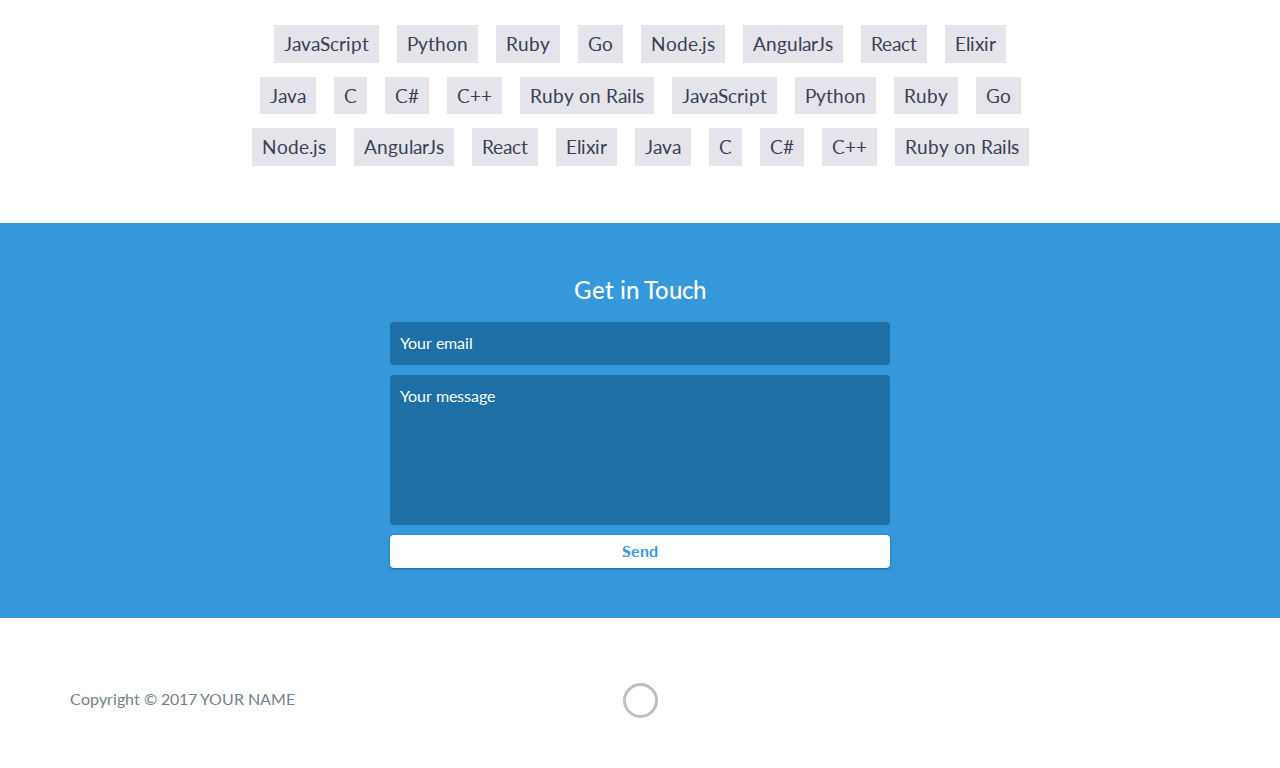
==== commit 3a302e0d: "some fix" ====
--- a/index.html
+++ b/index.html
@@ -126,7 +126,6 @@
                     Luke fulfilled the rigorous requirenents of B.S in Economics, B.S in Mathematics and B.S in Statistics in May, 2018.
                 </li>
                 <li>
-                    Lorem ipsum dolor sit amet, consectetur adipiscing elit.
                 </li>
             </ul>
         </div>
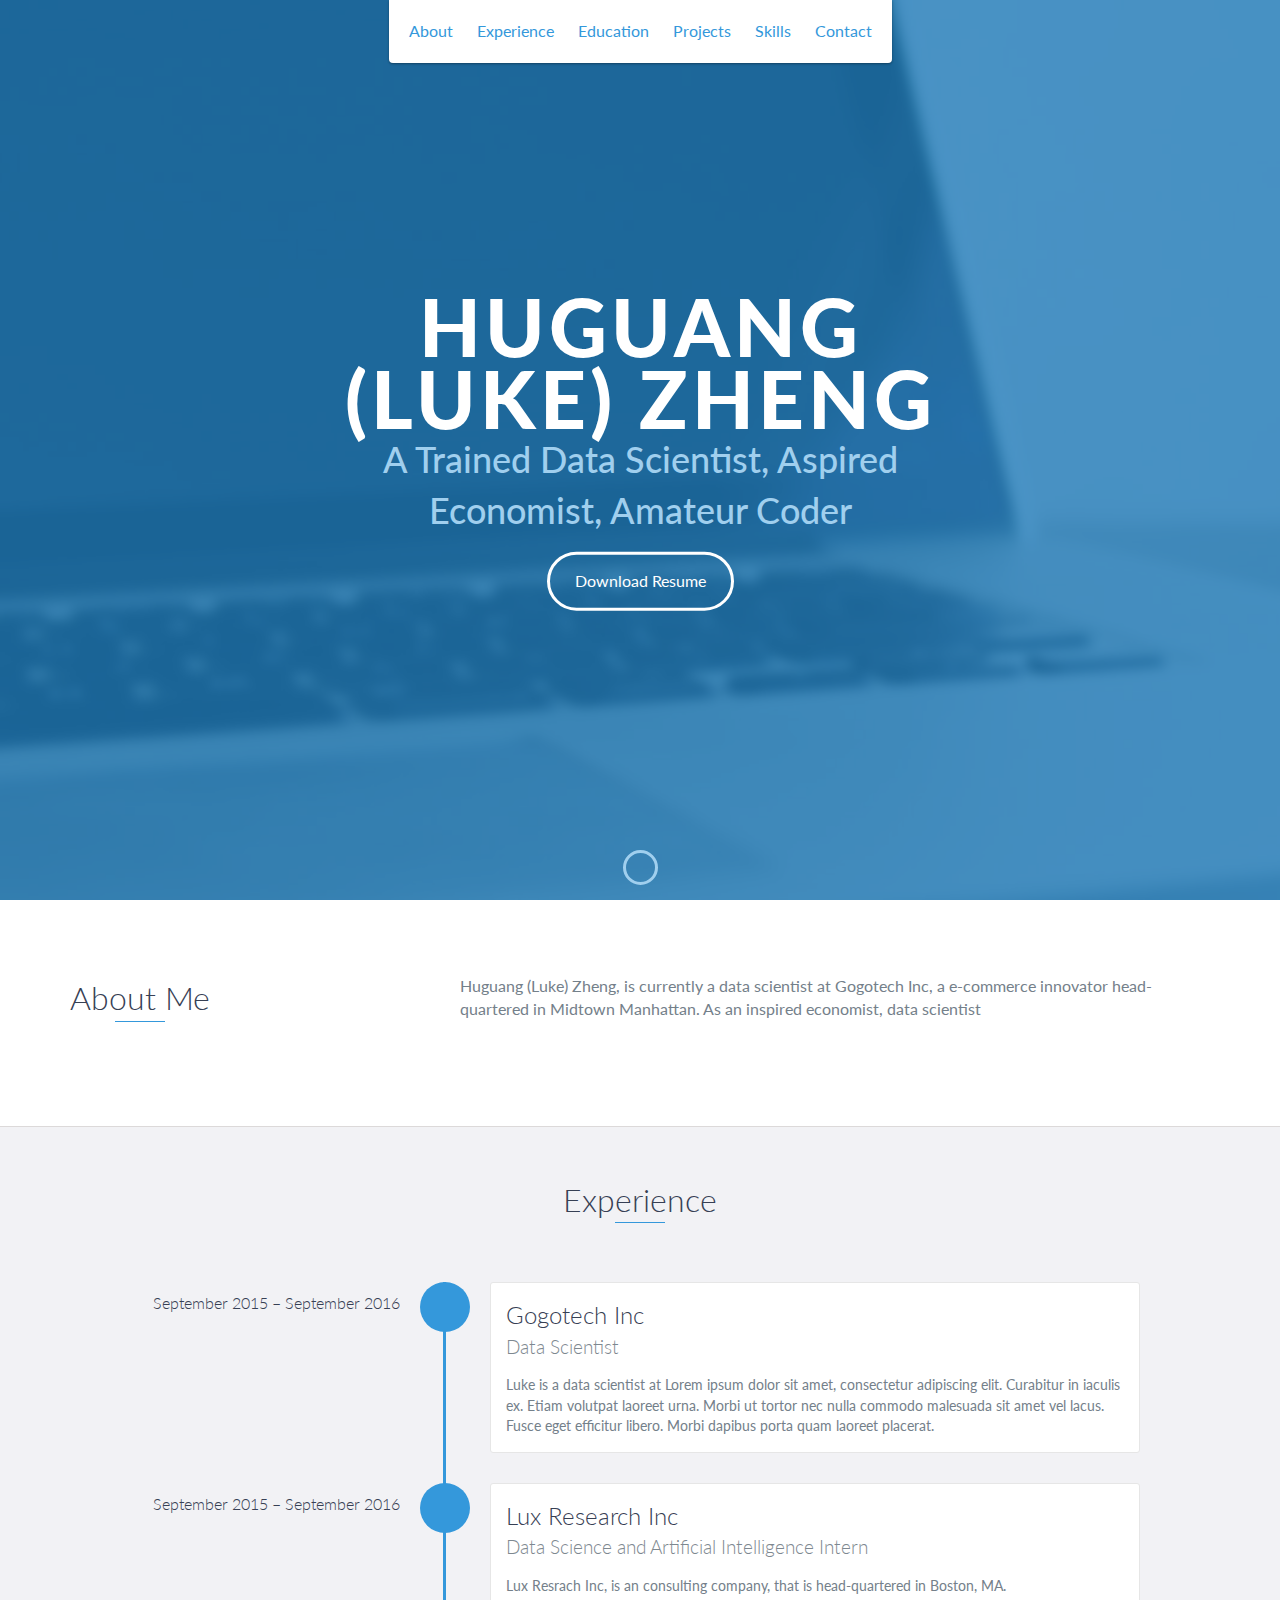
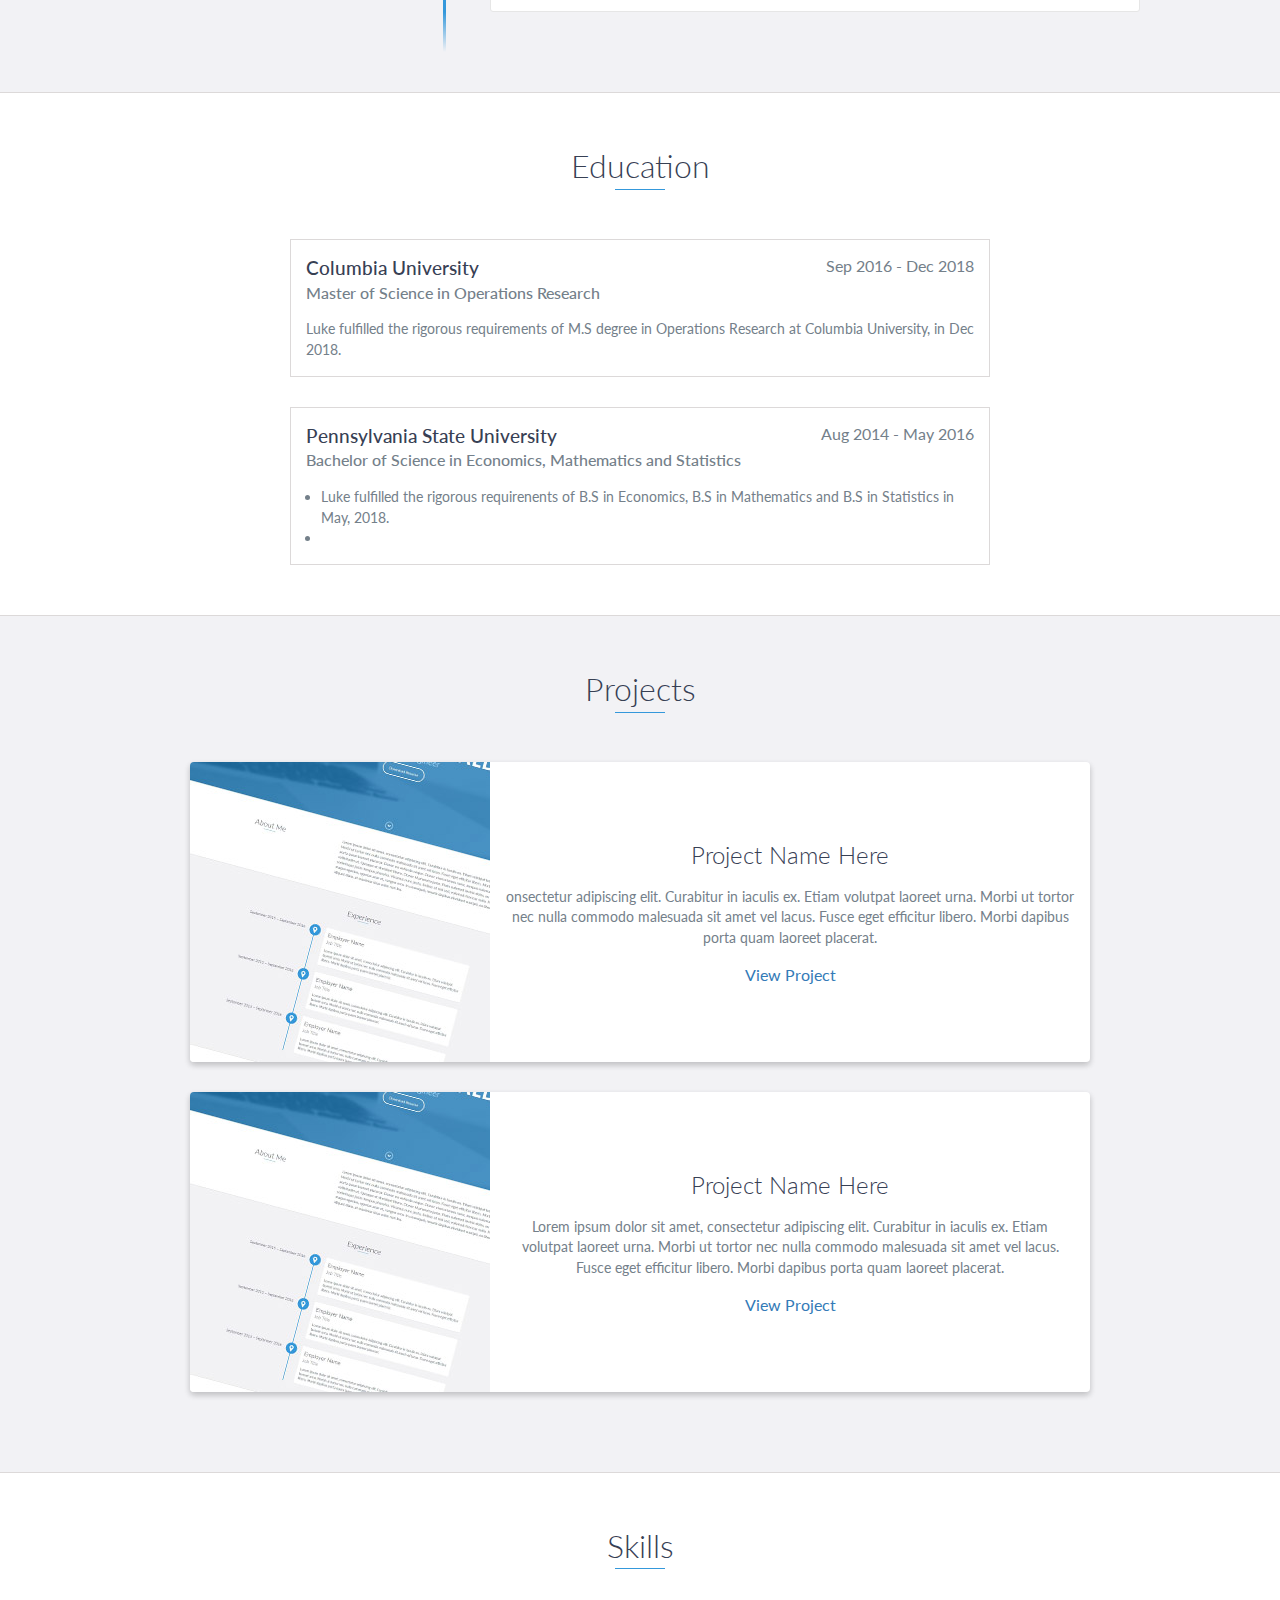
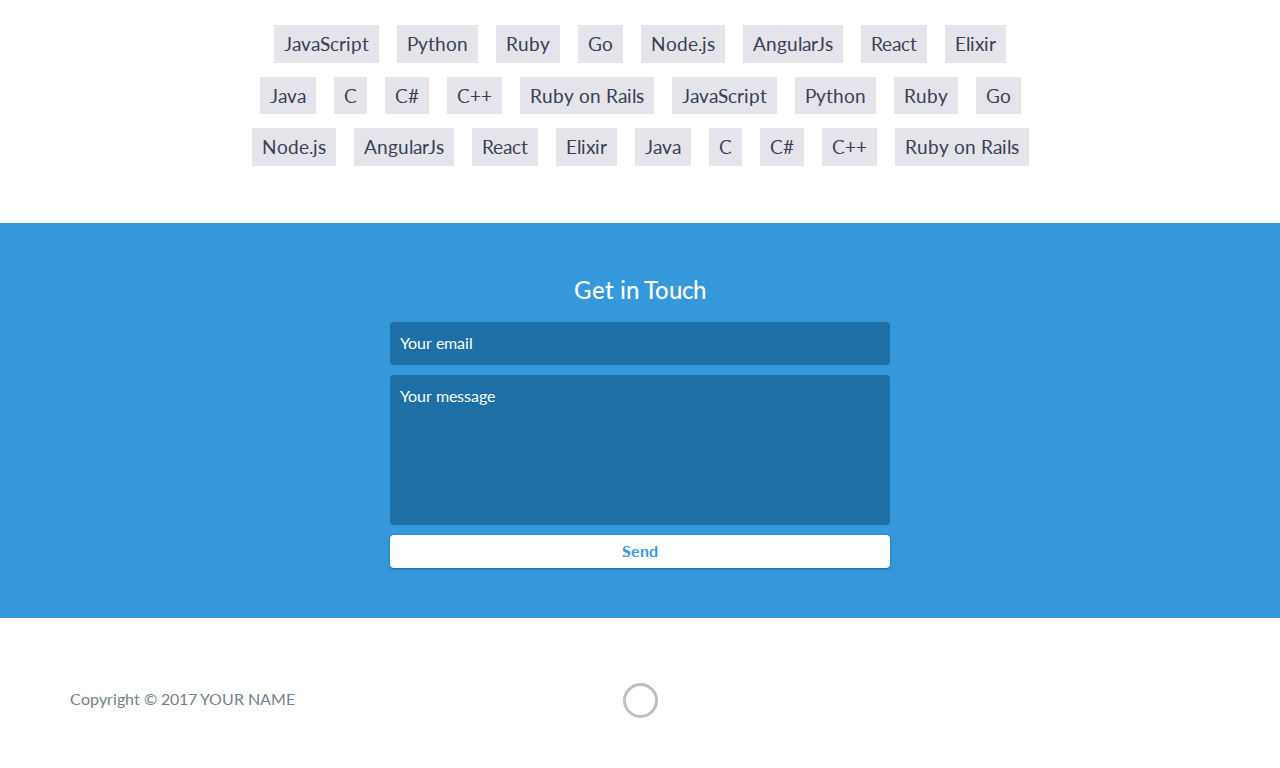
==== commit 1107439a: "some fix" ====
--- a/index.html
+++ b/index.html
@@ -145,7 +145,7 @@
                     <div class="project-info">
                         <h3>Project Name Here</h3>
                         <p>
-                            Lorem ipsum dolor sit amet, consectetur adipiscing elit. Curabitur in iaculis ex. Etiam volutpat laoreet urna. Morbi ut tortor nec nulla commodo malesuada sit amet vel lacus. Fusce eget efficitur libero. Morbi dapibus porta quam laoreet placerat.
+                            onsectetur adipiscing elit. Curabitur in iaculis ex. Etiam volutpat laoreet urna. Morbi ut tortor nec nulla commodo malesuada sit amet vel lacus. Fusce eget efficitur libero. Morbi dapibus porta quam laoreet placerat.
                         </p>
                         <a href="#">View Project</a>
                     </div>
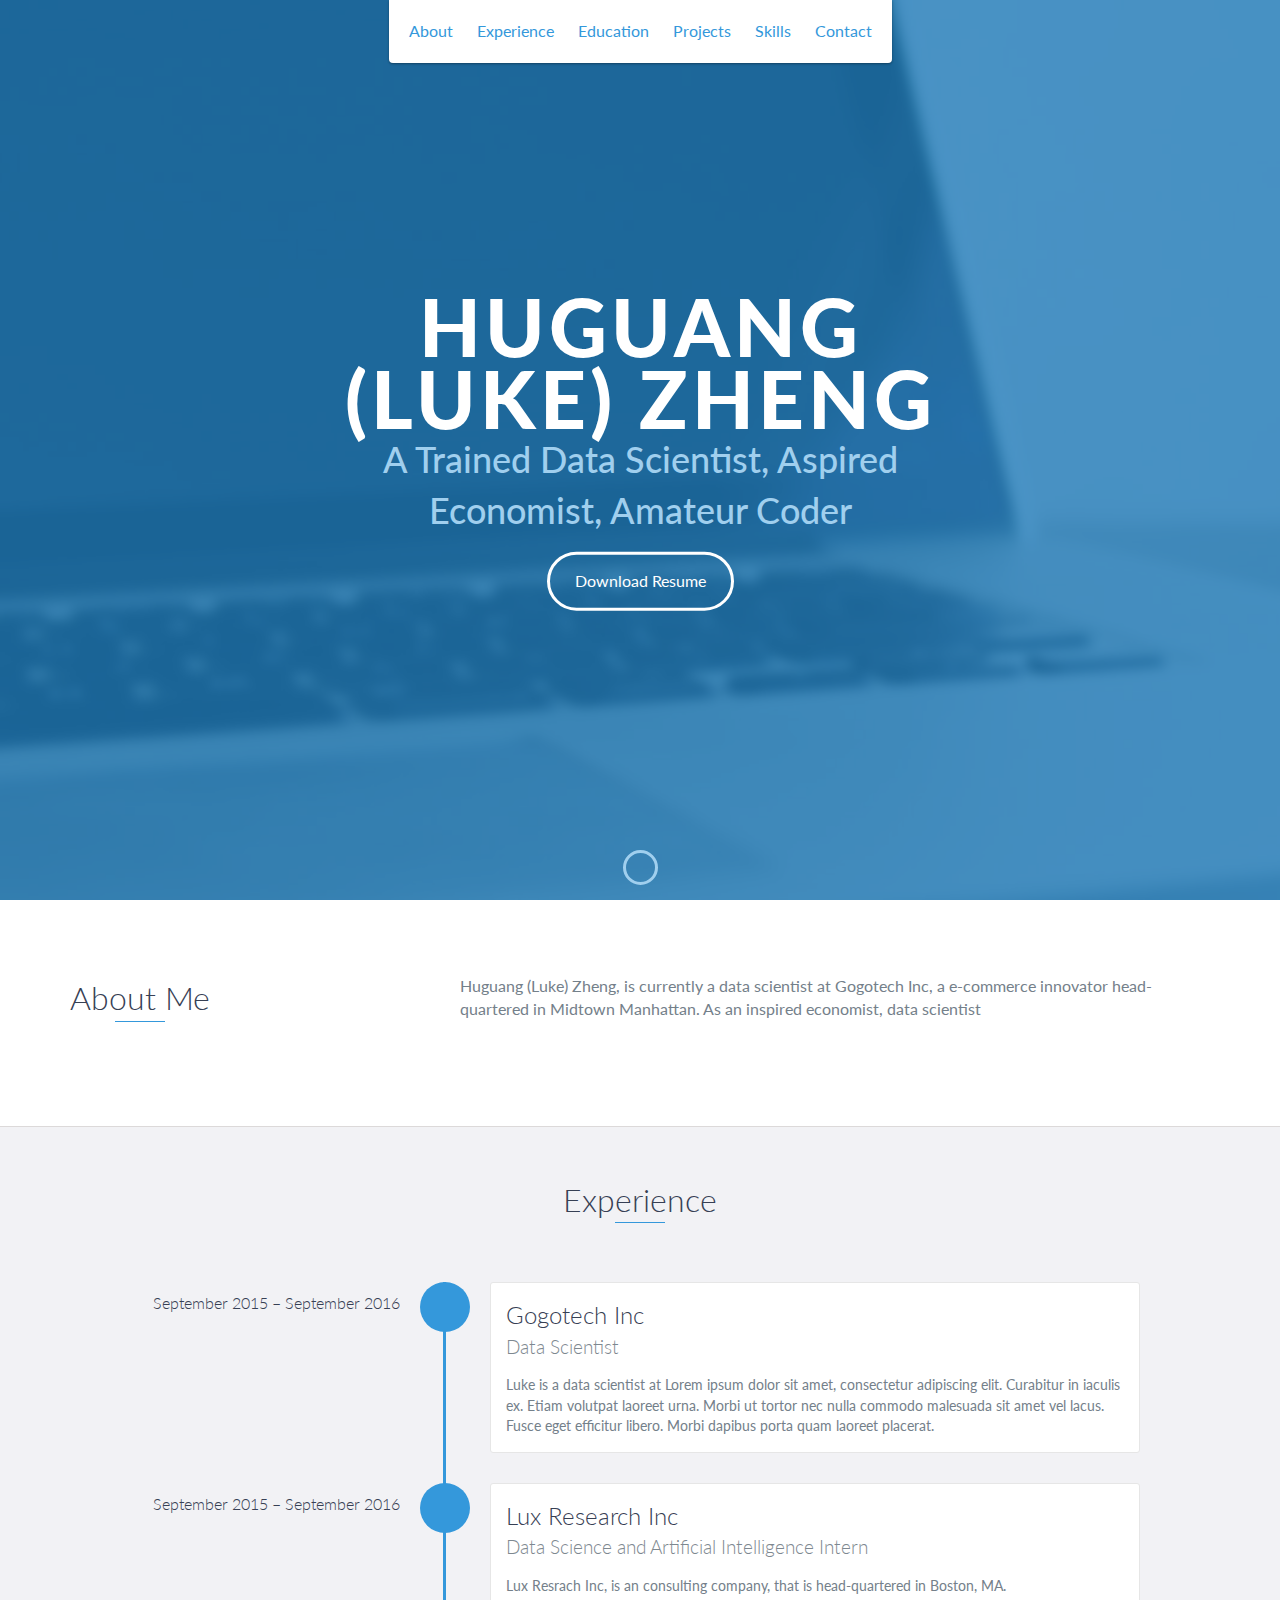
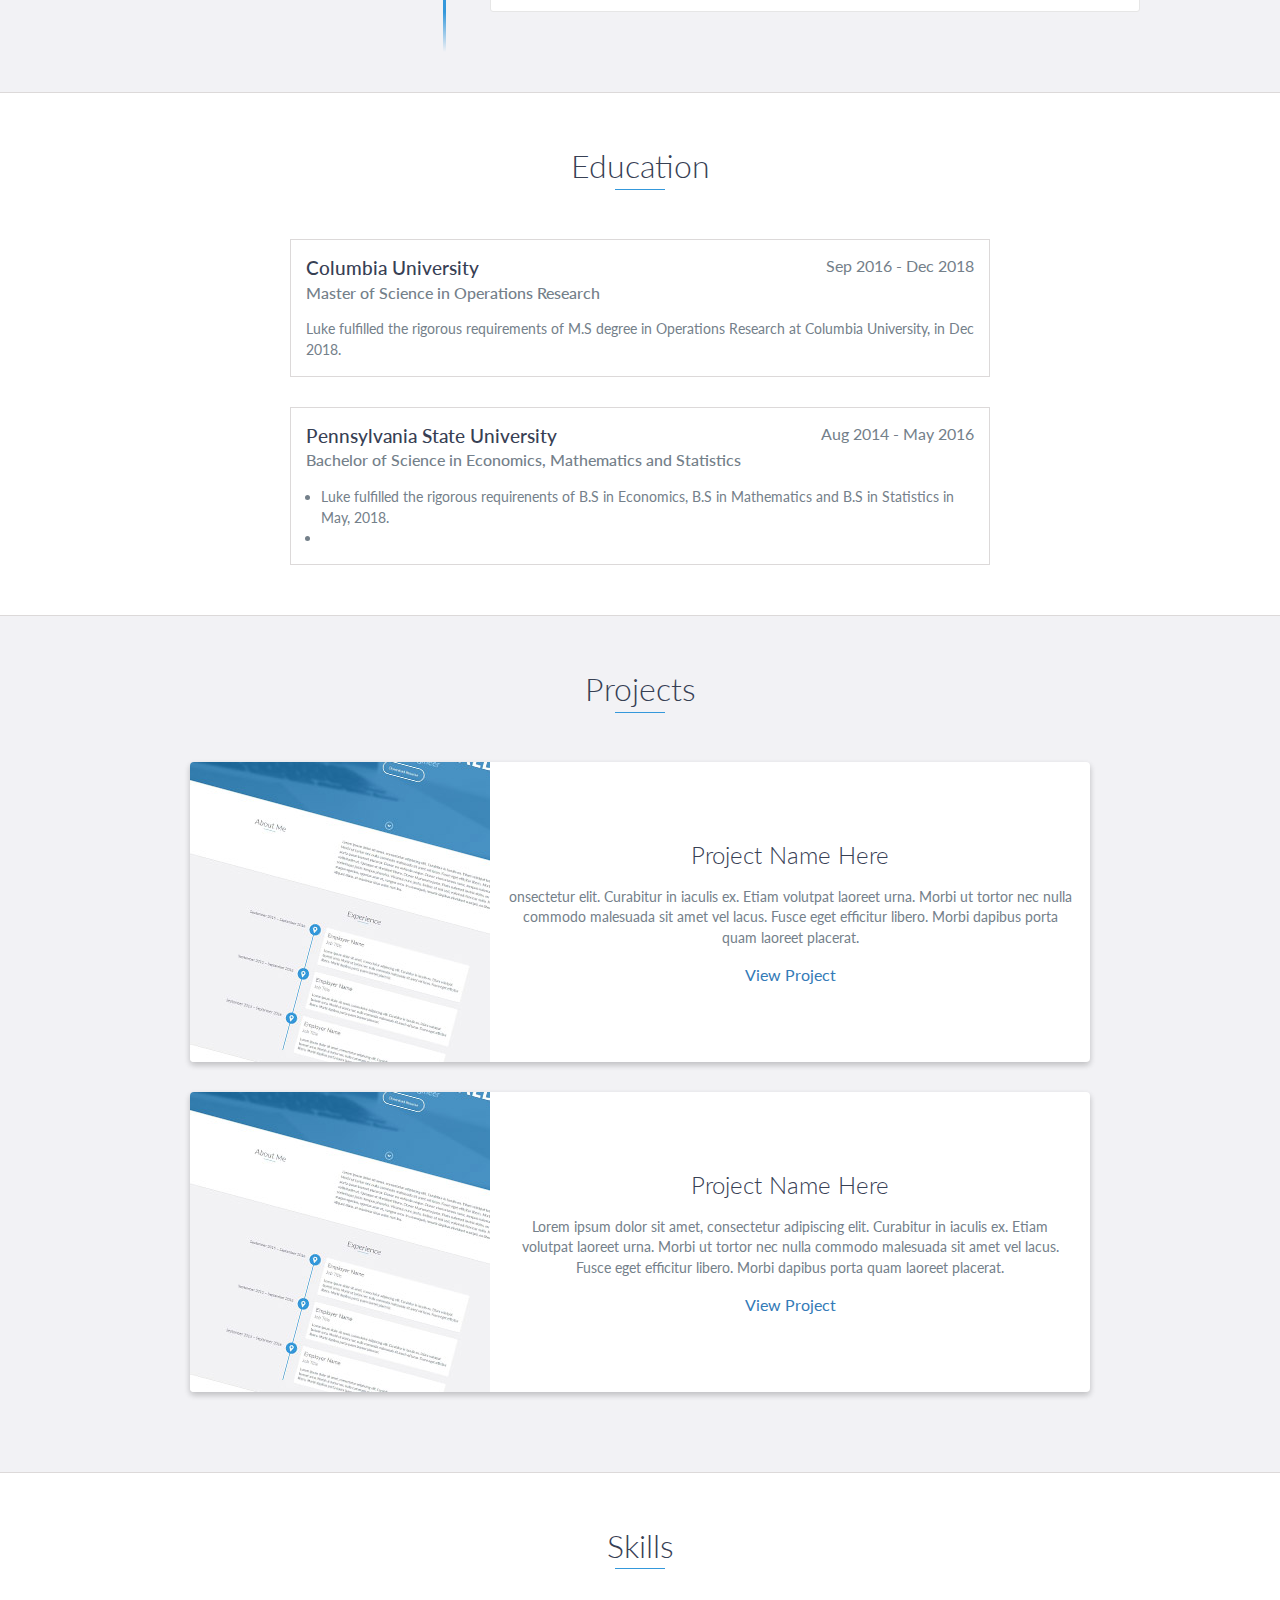
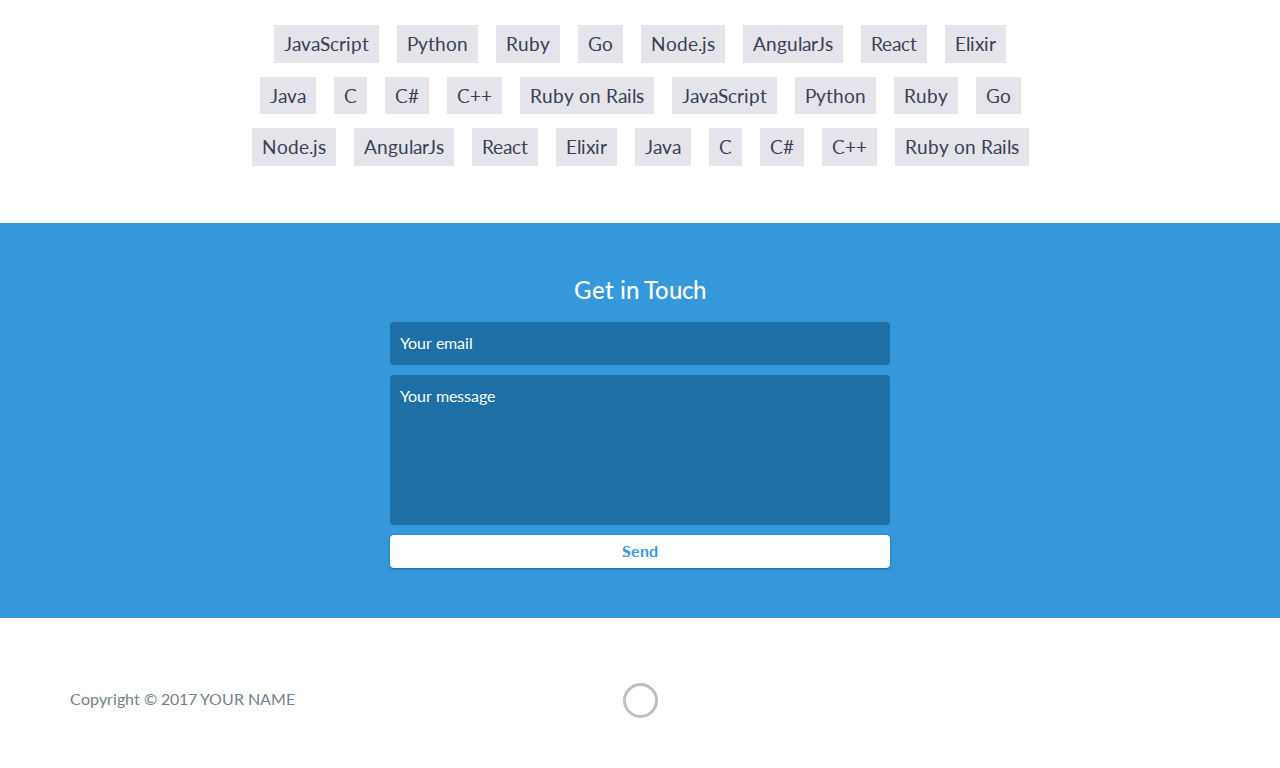
==== commit e9ea2913: "some fix" ====
--- a/index.html
+++ b/index.html
@@ -145,7 +145,7 @@
                     <div class="project-info">
                         <h3>Project Name Here</h3>
                         <p>
-                            onsectetur adipiscing elit. Curabitur in iaculis ex. Etiam volutpat laoreet urna. Morbi ut tortor nec nulla commodo malesuada sit amet vel lacus. Fusce eget efficitur libero. Morbi dapibus porta quam laoreet placerat.
+                            onsectetur  elit. Curabitur in iaculis ex. Etiam volutpat laoreet urna. Morbi ut tortor nec nulla commodo malesuada sit amet vel lacus. Fusce eget efficitur libero. Morbi dapibus porta quam laoreet placerat.
                         </p>
                         <a href="#">View Project</a>
                     </div>
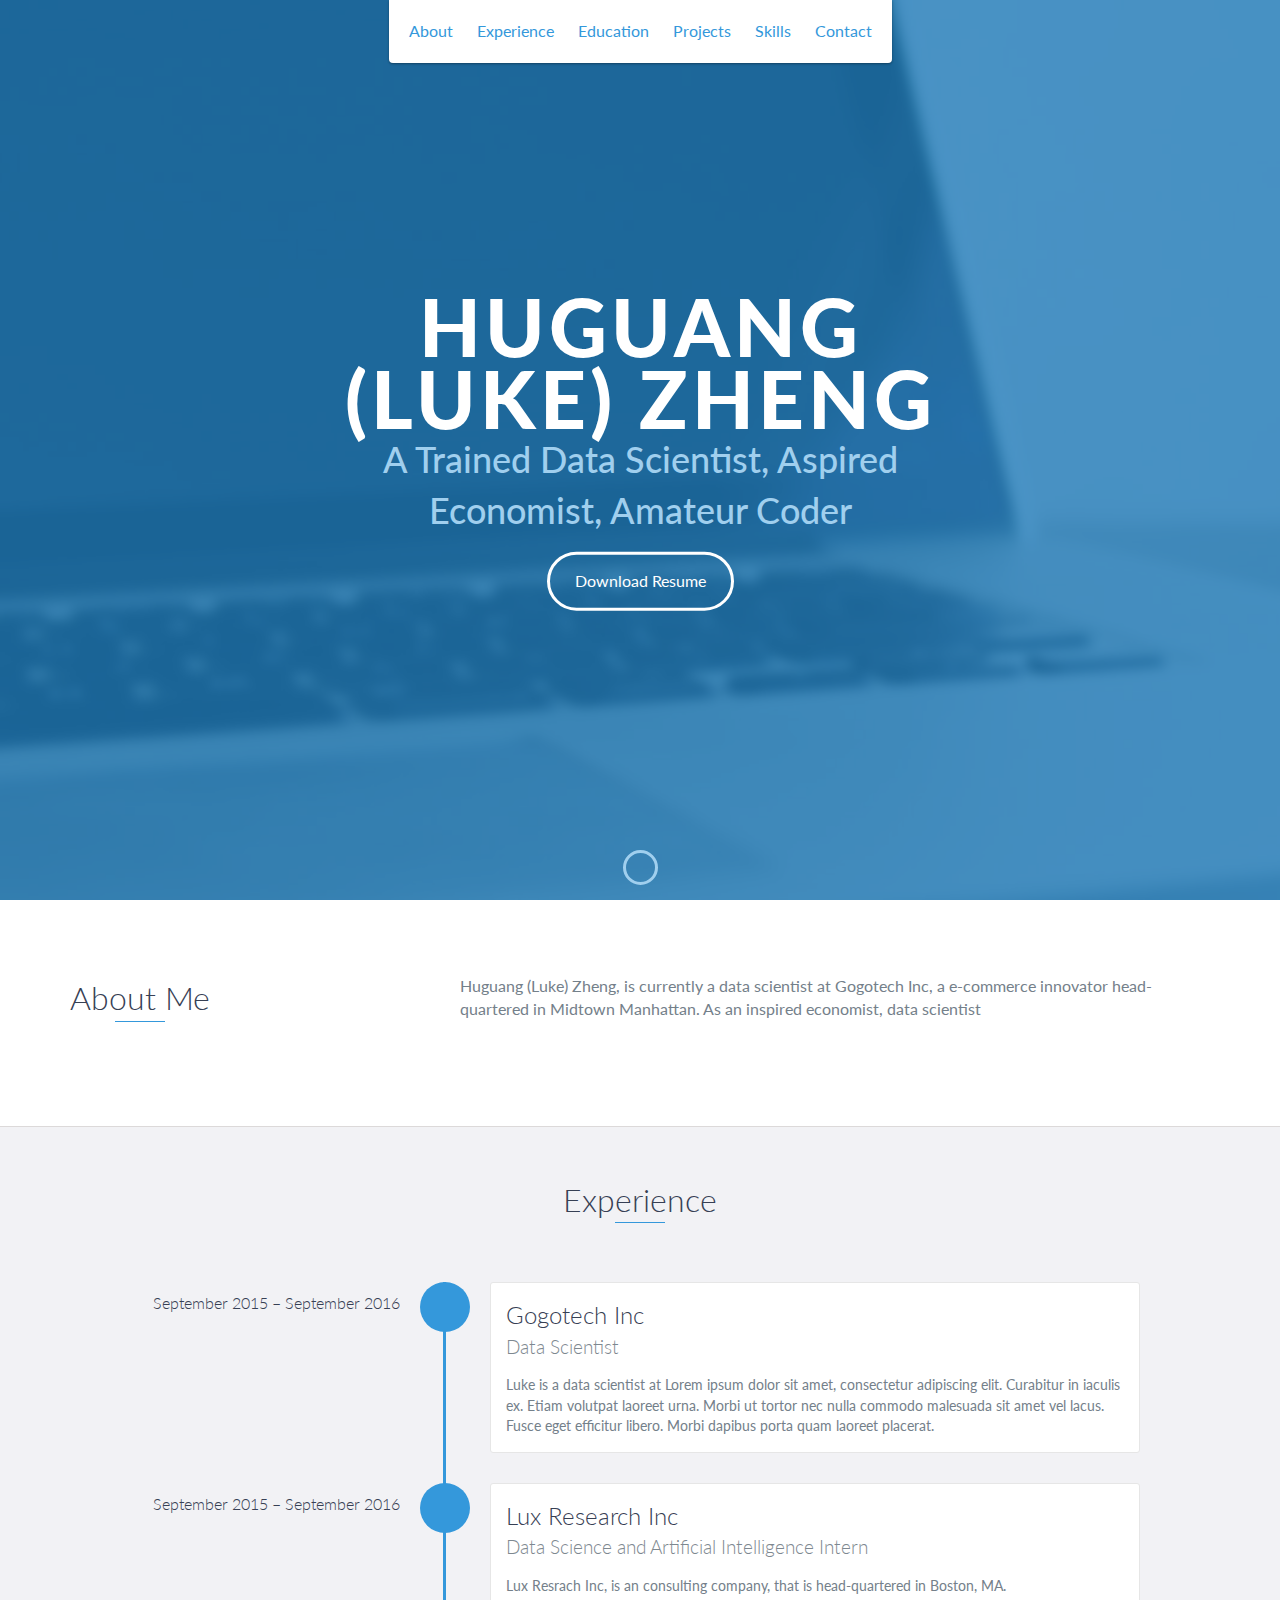
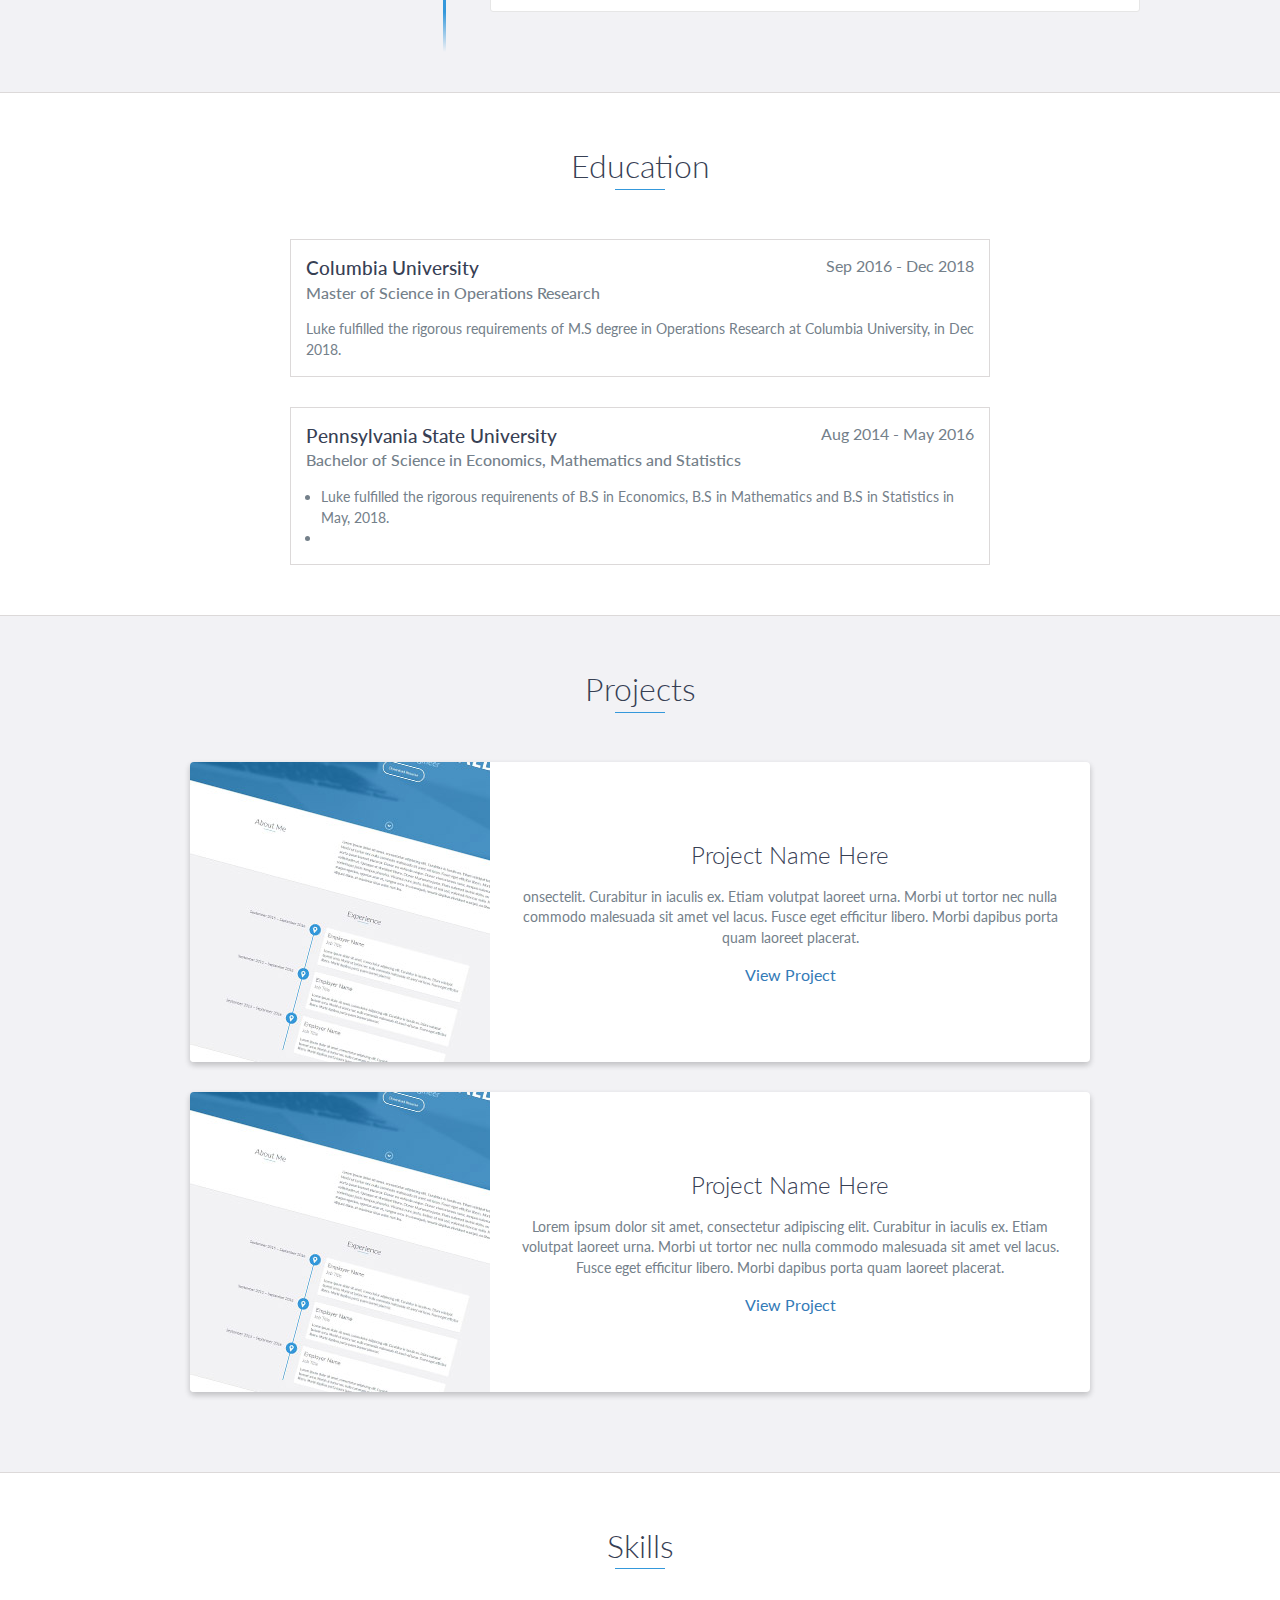
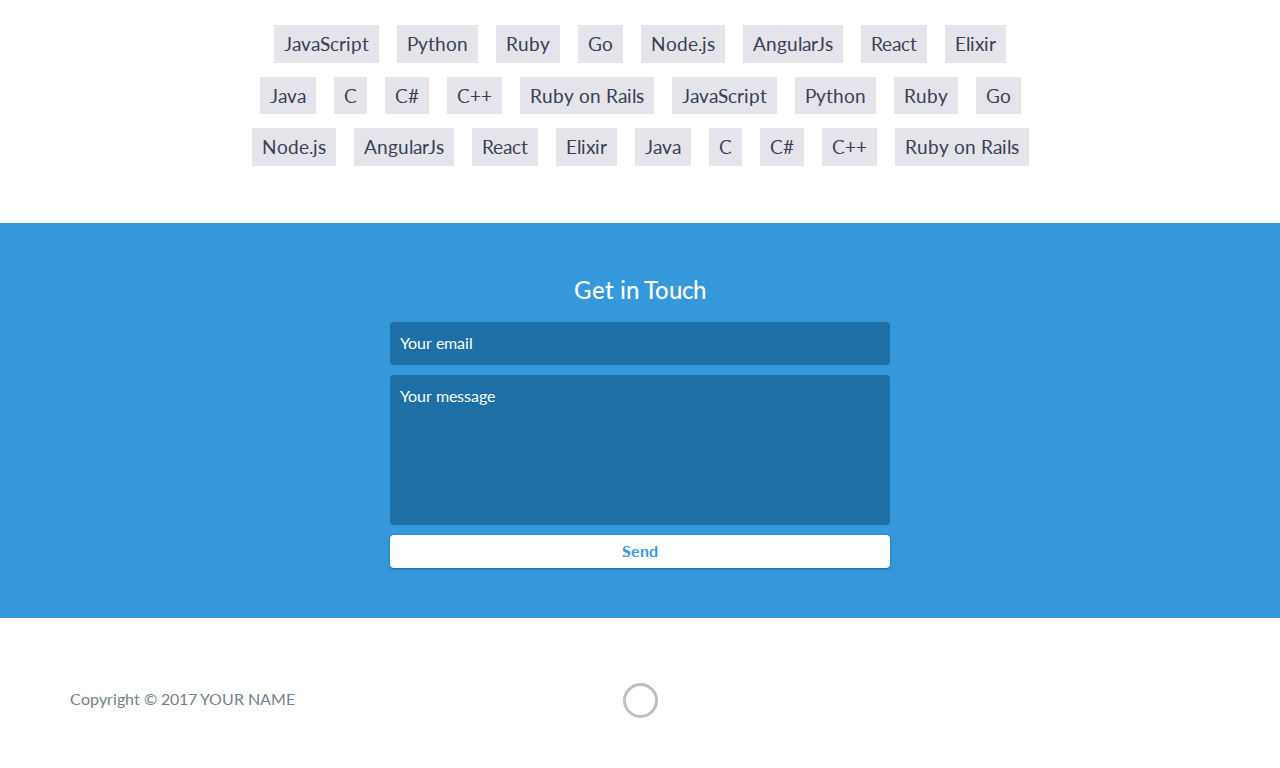
==== commit 39c8f1c4: "some fix" ====
--- a/index.html
+++ b/index.html
@@ -145,7 +145,7 @@
                     <div class="project-info">
                         <h3>Project Name Here</h3>
                         <p>
-                            onsectetur  elit. Curabitur in iaculis ex. Etiam volutpat laoreet urna. Morbi ut tortor nec nulla commodo malesuada sit amet vel lacus. Fusce eget efficitur libero. Morbi dapibus porta quam laoreet placerat.
+                            onsectelit. Curabitur in iaculis ex. Etiam volutpat laoreet urna. Morbi ut tortor nec nulla commodo malesuada sit amet vel lacus. Fusce eget efficitur libero. Morbi dapibus porta quam laoreet placerat.
                         </p>
                         <a href="#">View Project</a>
                     </div>
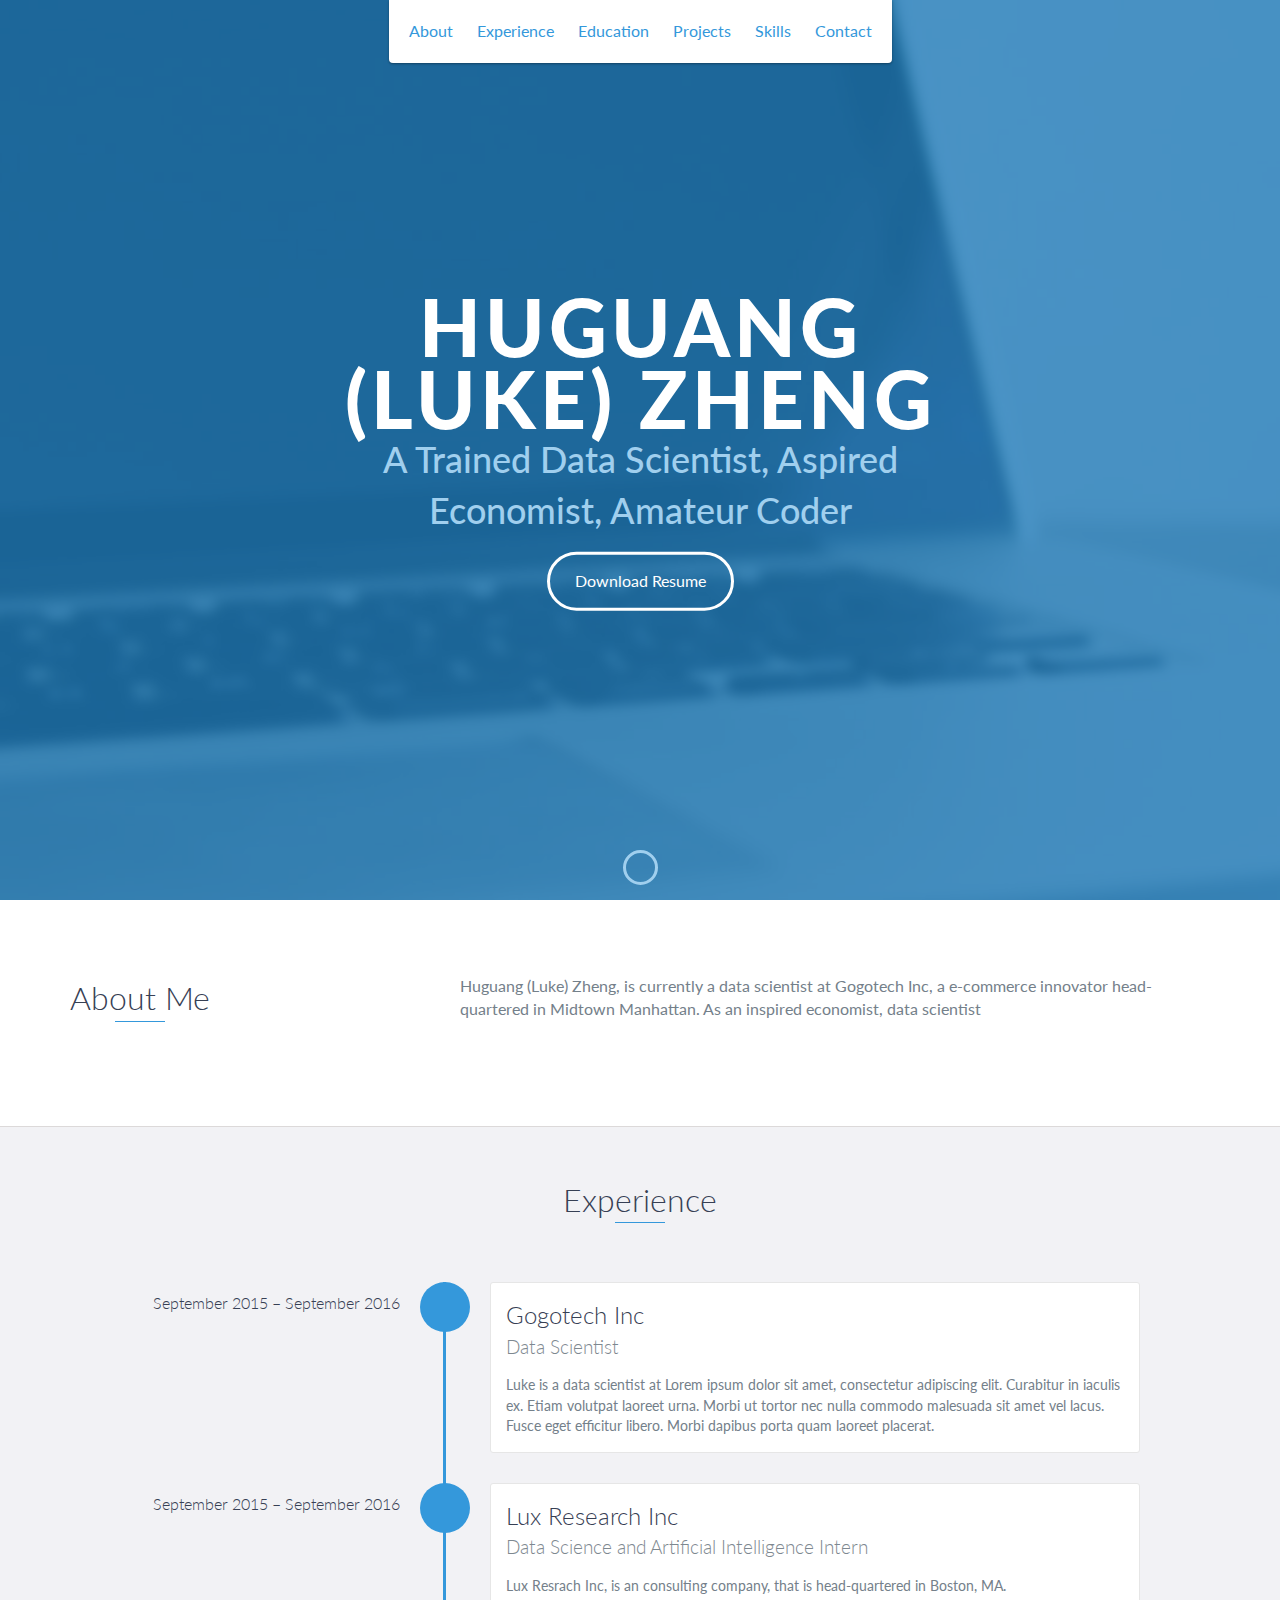
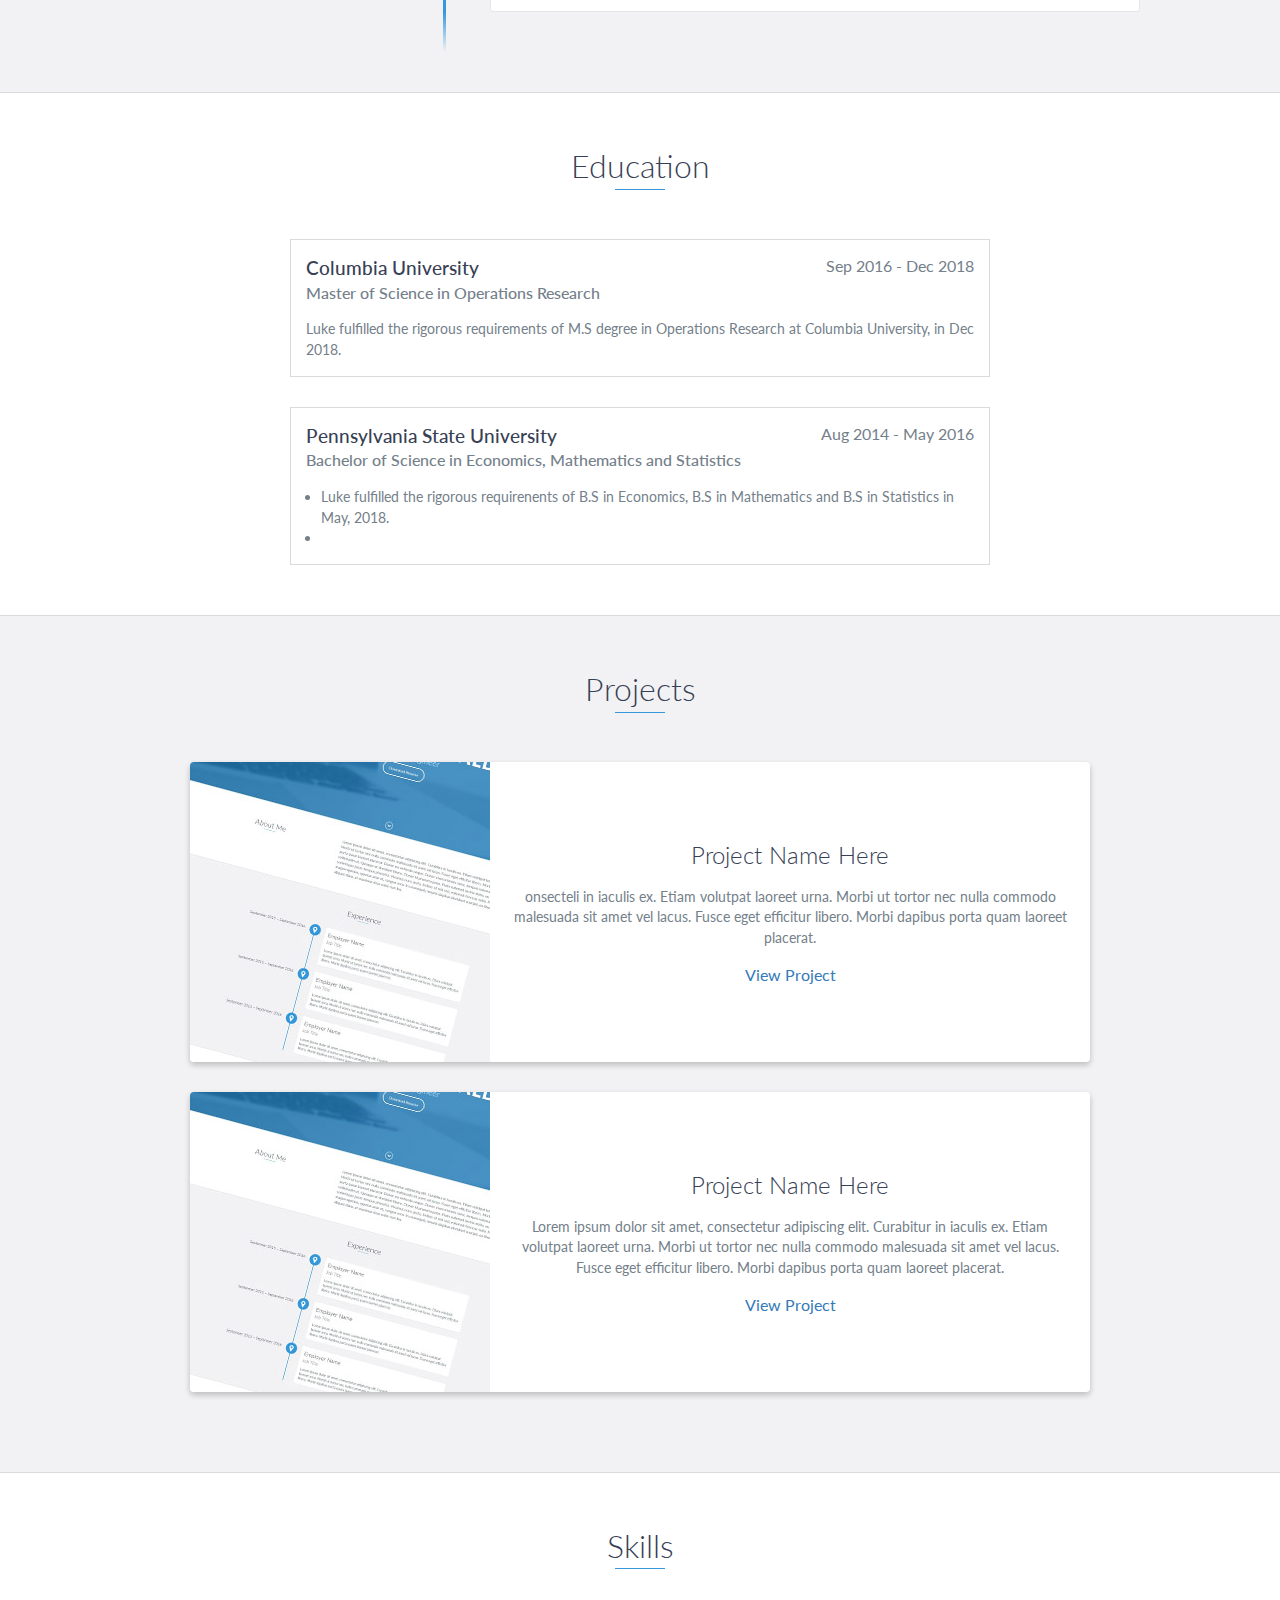
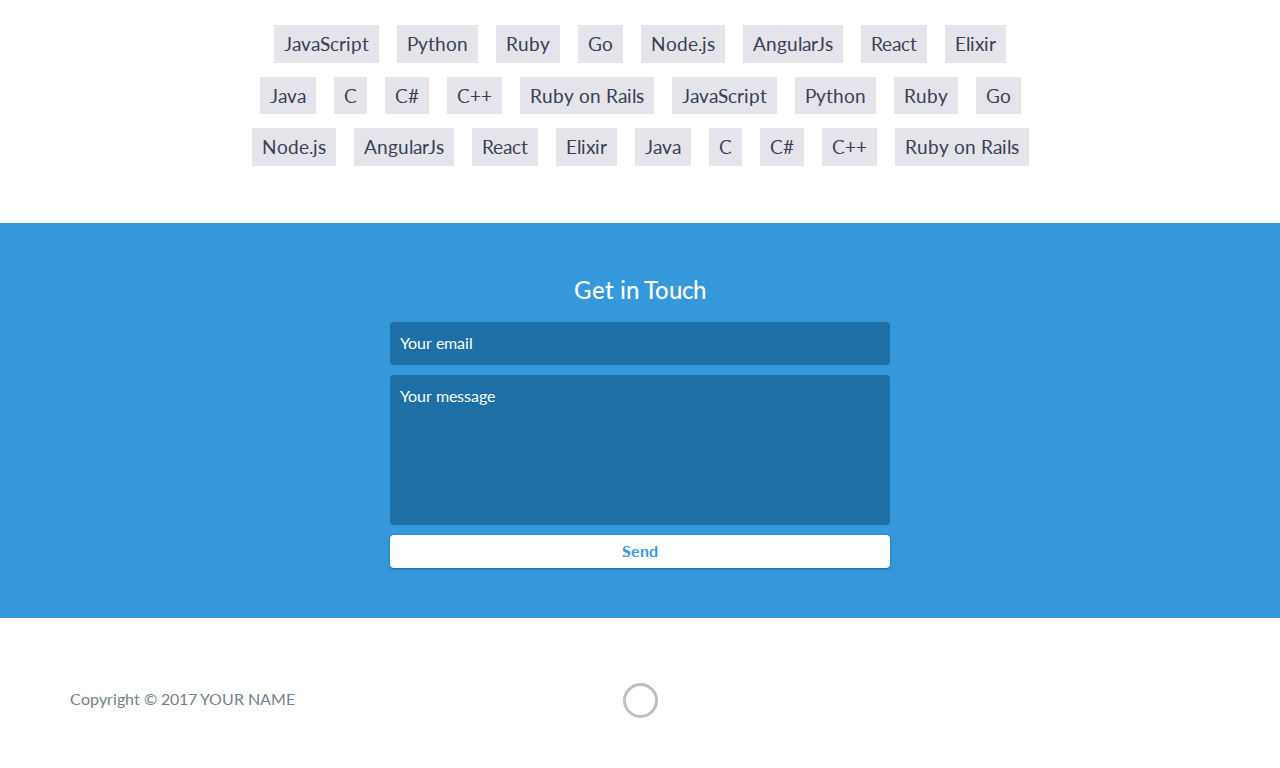
==== commit cd452d17: "some fix" ====
--- a/index.html
+++ b/index.html
@@ -145,7 +145,7 @@
                     <div class="project-info">
                         <h3>Project Name Here</h3>
                         <p>
-                            onsectelit. Curabitur in iaculis ex. Etiam volutpat laoreet urna. Morbi ut tortor nec nulla commodo malesuada sit amet vel lacus. Fusce eget efficitur libero. Morbi dapibus porta quam laoreet placerat.
+                            onsecteli in iaculis ex. Etiam volutpat laoreet urna. Morbi ut tortor nec nulla commodo malesuada sit amet vel lacus. Fusce eget efficitur libero. Morbi dapibus porta quam laoreet placerat.
                         </p>
                         <a href="#">View Project</a>
                     </div>
